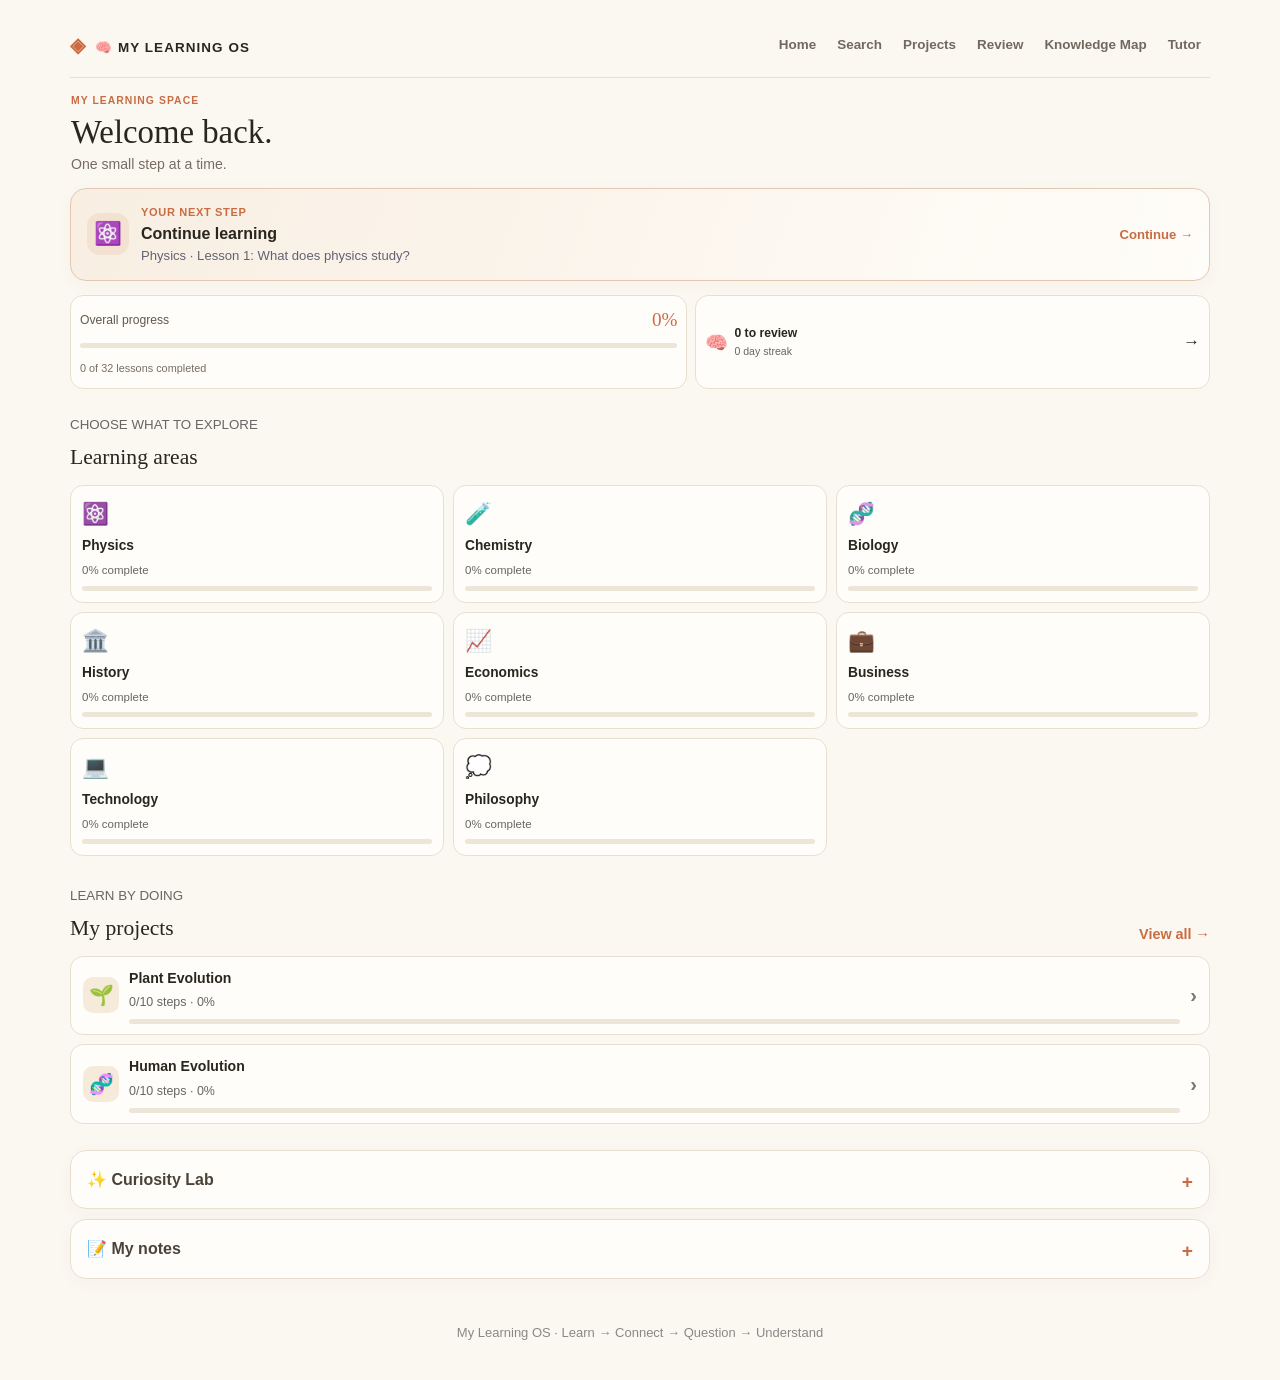
==== index.html @ 19cf8a81 "Align shared learning script cache version" ====
<!DOCTYPE html><html lang="en"><head><meta charset="UTF-8"><meta name="viewport" content="width=device-width,initial-scale=1.0"><meta name="theme-color" content="#4F46E5"><meta name="apple-mobile-web-app-title" content="My Learning OS"><link rel="icon" type="image/png" href="/IMG_0224.png"><link rel="apple-touch-icon" href="/IMG_0224.png"><link rel="manifest" href="/manifest.webmanifest"><link rel="stylesheet" href="/styles.css?v=10"><title>My Learning OS</title></head><body><div class="app" id="app"></div><script src="/learning.js?v=30"></script></body></html>
---- styles.css ----
*{box-sizing:border-box}body{margin:0;font-family:-apple-system,BlinkMacSystemFont,"Segoe UI",sans-serif;background:#f5f5f7;color:#111;line-height:1.6}.app{max-width:960px;margin:auto;padding:22px}.topbar{display:flex;justify-content:space-between;align-items:center;gap:16px;margin-bottom:24px}.brand{font-weight:800;color:#111;text-decoration:none}.nav{display:flex;gap:8px;flex-wrap:wrap}.nav a,.back{color:#444;text-decoration:none;font-weight:650;padding:8px 10px;border-radius:10px}.nav a:hover,.back:hover{background:#e9e9ed}.hero{margin-bottom:22px}.hero h1{font-size:38px;line-height:1.15;margin:0 0 8px}.muted{color:#666}.panel{background:#fff;border-radius:20px;padding:22px;margin:18px 0;box-shadow:0 2px 12px rgba(0,0,0,.05)}.dark{background:#111;color:#fff}.dark .muted{color:#ccc}.button,button{border:0;border-radius:12px;padding:12px 16px;background:#111;color:#fff;font-size:15px;font-weight:700;cursor:pointer;min-height:46px}.button.light,.dark .button{background:#fff;color:#111}.button.secondary{background:#e9e9ed;color:#111}.button:disabled{opacity:.5;cursor:default}.grid{display:grid;grid-template-columns:repeat(2,minmax(0,1fr));gap:14px}.card{background:#fff;border-radius:18px;padding:18px;color:inherit;text-decoration:none;box-shadow:0 2px 10px rgba(0,0,0,.05);display:block}.card:hover{transform:translateY(-1px)}.card h3{margin:6px 0}.icon{font-size:28px}.bar{height:10px;background:#e4e4e8;border-radius:99px;overflow:hidden}.bar>div{height:100%;background:#4f46e5;border-radius:99px;transition:width .25s}.stats{display:grid;grid-template-columns:repeat(4,1fr);gap:10px}.stat{background:#f5f5f7;border-radius:14px;padding:14px}.stat strong{display:block;font-size:22px}.lesson{border:1px solid #e3e3e7;border-radius:16px;padding:16px;margin:12px 0}.lesson.active{border-color:#4f46e5}.lesson h3{margin:0 0 6px}.lesson-body{display:none}.lesson.active .lesson-body{display:block}.lesson-actions{display:flex;gap:8px;flex-wrap:wrap;margin-top:12px}textarea,input{font:inherit}.note{width:100%;min-height:150px;border:1px solid #ddd;border-radius:14px;padding:14px;resize:vertical}.question{background:#f5f5f7;border-radius:16px;padding:16px;margin:12px 0}.answer{width:100%;min-height:100px;border:1px solid #ddd;border-radius:14px;padding:12px;margin-top:10px}.feedback{margin-top:10px;font-weight:650}.chips{display:flex;gap:8px;flex-wrap:wrap}.chip{background:#eeeef2;border-radius:99px;padding:7px 10px;font-size:13px}.map{display:grid;grid-template-columns:repeat(3,1fr);gap:12px;align-items:center}.node{background:#fff;border:2px solid #e1e1e6;border-radius:16px;padding:16px;text-align:center;font-weight:750}.arrow{text-align:center;font-size:24px;color:#777}footer{text-align:center;color:#888;padding:34px 0 14px;font-size:13px}.empty{padding:20px;background:#fff;border-radius:16px;color:#666}@media(max-width:650px){.app{padding:16px}.hero h1{font-size:30px}.grid{grid-template-columns:1fr}.stats{grid-template-columns:repeat(2,1fr)}.map{grid-template-columns:1fr}.arrow{transform:rotate(90deg)}}
.dashboard-grid{display:grid;grid-template-columns:repeat(2,minmax(0,1fr));gap:14px}.big-number{font-size:42px;font-weight:800;line-height:1;margin:10px 0}.connection-grid{display:grid;grid-template-columns:repeat(2,minmax(0,1fr));gap:12px}.connection{border:1px solid #ddd;border-radius:16px;padding:16px;background:#f7f7f9;text-align:left;cursor:pointer;font:inherit}.connection strong,.connection span{display:block}.connection span{color:#666;margin-top:4px}.connection-detail{margin-top:14px;padding:16px;border-radius:16px;background:#f5f5f7}.map-modern .node{min-height:100px;display:flex;flex-direction:column;justify-content:center}.review-summary{display:grid;grid-template-columns:repeat(3,1fr);gap:10px}.review-summary>div{background:#f5f5f7;border-radius:14px;padding:14px}.review-summary strong{display:block;font-size:24px}.review-card{display:flex;justify-content:space-between;gap:16px;align-items:center;border:1px solid #e2e2e6;border-radius:16px;padding:16px;margin:10px 0}.review-card h3{margin:4px 0}.review-prompt{margin-top:14px;padding:14px;border-radius:14px;background:#f0efff;border:1px solid #d8d5ff}.tutor-grid{display:grid;grid-template-columns:repeat(2,minmax(0,1fr));gap:12px}.tutor-choice{display:flex;flex-direction:column;gap:5px;text-align:left;cursor:pointer}.tutor-choice .icon{font-size:30px}
@media(max-width:650px){.dashboard-grid,.connection-grid,.tutor-grid{grid-template-columns:1fr}.review-card{flex-direction:column;align-items:flex-start}.review-summary{grid-template-columns:1fr}.review-card .button{width:100%;text-align:center}}
.learning-status{display:grid;grid-template-columns:repeat(4,1fr);gap:10px}.learning-status>div{background:#f5f5f7;border-radius:14px;padding:14px}.learning-status strong{display:block;font-size:22px}.learning-status span{color:#666;font-size:14px}.review-scheduled{margin-top:14px;padding:14px;border-radius:14px;background:#eef7f1;border:1px solid #cfe7d7}.review-scheduled strong{color:#245c39}@media(max-width:650px){.learning-status{grid-template-columns:repeat(2,1fr)}}
.search-wrap{position:relative;max-width:680px;margin-top:18px}.search-input{width:100%;min-height:52px;border:1px solid #ddd;border-radius:14px;padding:0 16px;background:#fff;font-size:16px}.search-results{position:relative;margin-top:8px;z-index:5}.search-result{display:block;background:#fff;border:1px solid #e1e1e6;border-radius:12px;padding:12px 14px;margin:6px 0;color:inherit;text-decoration:none;box-shadow:0 2px 8px rgba(0,0,0,.04)}.search-result span{display:block;color:#666;margin-top:2px}.goal-buttons{display:flex;gap:8px;margin:12px 0}.goal-buttons .button{min-width:48px;padding:8px 12px}@media(max-width:650px){.search-wrap{max-width:none}}

/* Curiosity Lab */
.curiosity-panel{overflow:hidden}
.curiosity-head{display:flex;justify-content:space-between;gap:24px;align-items:flex-start}
.curiosity-head h2{margin:.35rem 0 .5rem}
.curiosity-spark{font-size:2.5rem;line-height:1}
.curiosity-card{margin-top:20px;padding:28px;border:1px solid rgba(79,70,229,.14);border-radius:24px;background:linear-gradient(135deg,rgba(79,70,229,.06),rgba(255,255,255,.9))}
.curiosity-meta{display:inline-flex;padding:7px 11px;border-radius:999px;background:#eef2ff;color:#4338ca;font-weight:700;font-size:.85rem}
.curiosity-question{font-size:clamp(1.45rem,3vw,2rem);font-weight:800;line-height:1.25;margin:20px 0}
.curiosity-clue{display:none;padding:14px 16px;border-radius:14px;background:#fff;border:1px solid #e5e7eb;color:#374151;margin-bottom:18px}
.curiosity-clue.visible{display:block}
.curiosity-actions{display:flex;flex-wrap:wrap;gap:10px}
@media(max-width:600px){.curiosity-card{padding:20px}.curiosity-actions>*{width:100%;text-align:center}.curiosity-spark{font-size:2rem}}


/* Projects */
.project-home-card{display:flex;justify-content:space-between;align-items:center;gap:20px}
.project-hero{display:flex;gap:24px;align-items:flex-start;padding:32px;border-radius:28px;margin:24px 0;background:linear-gradient(135deg,rgba(34,197,94,.12),rgba(79,70,229,.08));border:1px solid rgba(34,197,94,.14)}
.project-icon{font-size:4rem;line-height:1}
.project-hero h2{margin:.25rem 0 .5rem;font-size:2rem}
.project-progress-head{display:flex;justify-content:space-between;align-items:flex-start;gap:20px}
.project-progress-head>strong{font-size:2rem}
.project-steps{display:grid;gap:12px}
.project-step{display:flex;gap:14px;text-align:left;width:100%;padding:18px;border:1px solid #e5e7eb;border-radius:18px;background:#fff;cursor:pointer}
.project-step:hover{transform:translateY(-1px)}
.project-step.done{background:#f0fdf4;border-color:#bbf7d0}
.project-check{font-size:1.3rem;font-weight:800;min-width:24px}
.project-step strong,.project-step small,.project-step em{display:block}
.project-step small{margin-top:6px;color:#6b7280;line-height:1.5}
.project-step em{margin-top:8px;color:#4f46e5;font-style:normal;font-size:.9rem}
.project-notes{min-height:180px}
@media(max-width:600px){.project-home-card{align-items:flex-start;flex-direction:column}.project-hero{padding:24px;flex-direction:column}.project-icon{font-size:3rem}.project-step{padding:15px}}


.project-grid{display:grid;grid-template-columns:repeat(2,minmax(0,1fr));gap:18px;margin:24px 0 40px}
.project-card{display:block;padding:24px;border:1px solid #e5e7eb;border-radius:24px;background:#fff;text-decoration:none;color:inherit;transition:transform .15s,box-shadow .15s}
.project-card:hover{transform:translateY(-2px);box-shadow:0 10px 30px rgba(0,0,0,.08)}
.project-card-icon{font-size:2.7rem;margin-bottom:12px}
.project-card h2{margin:.3rem 0 .5rem}
.project-card strong{font-size:.9rem}
@media(max-width:700px){.project-grid{grid-template-columns:1fr}}

.global-search{display:flex;gap:10px;margin-top:22px;max-width:760px}.global-search .search-input{flex:1}.global-results{display:grid;gap:10px;margin-top:18px}.global-result{display:flex;gap:14px;padding:18px;border:1px solid #e5e7eb;border-radius:18px;background:#fff;text-decoration:none;color:inherit}.global-result-icon{font-size:1.6rem}.global-result small,.global-result strong,.global-result p{display:block}.global-result p{color:#6b7280}.global-result b{margin-left:auto}@media(max-width:600px){.global-search{flex-direction:column}.global-search .button{width:100%}}


/* Calm, compact project layout */
.project-grid{gap:12px;margin:16px 0 28px}
.project-card{padding:17px;border-radius:18px;box-shadow:0 1px 5px rgba(0,0,0,.035)}
.project-card-icon{font-size:1.8rem;margin-bottom:6px}
.project-card h2{font-size:1.08rem;line-height:1.3;margin:.15rem 0 .35rem}
.project-card p{margin:.35rem 0;color:#666;font-size:.92rem;line-height:1.45}
.project-card strong{font-size:.82rem}
.project-home-card{gap:12px}
.project-hero{gap:16px;padding:22px;border-radius:20px;margin:16px 0}
.project-icon{font-size:2.6rem}
.project-hero h2{font-size:1.45rem}
.project-progress-head>strong{font-size:1.5rem}
.project-steps{gap:8px}
.project-step{gap:10px;padding:13px 14px;border-radius:14px}
.project-step small{margin-top:3px}
.project-step em{margin-top:5px}
@media(max-width:700px){
  .project-grid{grid-template-columns:repeat(2,minmax(0,1fr));gap:10px;margin:14px 0 24px}
  .project-card{padding:13px;border-radius:15px}
  .project-card-icon{font-size:1.55rem;margin-bottom:4px}
  .project-card h2{font-size:1rem}
  .project-card p{font-size:.84rem}
}
@media(max-width:380px){
  .project-grid{grid-template-columns:1fr}
}


/* A calmer, simpler mobile-first home dashboard */
.home-hero{margin:8px 0 18px}
.home-hero h1{font-size:clamp(1.8rem,5vw,2.5rem);max-width:620px;margin:8px 0}
.home-focus{display:grid;grid-template-columns:1.2fr 1fr;gap:12px;margin:16px 0 28px}
.home-focus>div,.home-review{background:#fff;border:1px solid #e7e7eb;border-radius:18px;padding:16px}
.home-focus>div>small{display:block;color:#666;font-size:.75rem;font-weight:700;letter-spacing:.05em}
.home-focus>div>strong{display:block;font-size:2rem;line-height:1.2;margin:5px 0}
.home-focus>div>span{display:block;color:#666;font-size:.85rem;margin-bottom:12px}
.home-review{display:flex;align-items:center;gap:10px;text-decoration:none;color:inherit}
.home-review>span:first-child{font-size:1.5rem}
.home-review>span:nth-child(2){flex:1;min-width:0}
.home-review strong,.home-review small{display:block}
.home-review strong{font-size:.9rem}
.home-review small{font-size:.78rem;color:#666;margin-top:4px}
.home-review>b{font-size:1.25rem}
.home-section{margin:24px 0 30px}
.home-section-heading{display:flex;justify-content:space-between;align-items:end;gap:12px;margin-bottom:12px}
.home-section-heading h2{margin:3px 0 0;font-size:1.35rem}
.home-section-heading>a{color:#4f46e5;text-decoration:none;font-weight:700;font-size:.9rem;white-space:nowrap}
.home-projects{display:grid;gap:9px}
.home-project{display:flex;align-items:center;gap:12px;padding:13px 14px;border:1px solid #e7e7eb;border-radius:16px;background:#fff;color:inherit;text-decoration:none;min-width:0}
.home-project-icon{display:grid;place-items:center;width:42px;height:42px;flex-shrink:0;border-radius:12px;background:#f5f5f7;font-size:1.5rem}
.home-project-info{display:grid;gap:4px;flex:1;min-width:0}
.home-project-info strong{font-size:.94rem}
.home-project-info small{font-size:.78rem;color:#666}
.home-project>b{font-size:1.25rem;color:#777}
.home-project .bar{height:5px}
.home-subject-grid{display:grid;grid-template-columns:repeat(3,minmax(0,1fr));gap:10px}
.home-subject{display:flex;flex-direction:column;align-items:flex-start;gap:6px;padding:14px;border:1px solid #e7e7eb;border-radius:16px;background:#fff;color:inherit;text-decoration:none;min-width:0}
.home-subject>span{font-size:1.6rem}
.home-subject strong{font-size:.92rem}
.home-subject small{font-size:.76rem;color:#666}
.home-subject .bar{width:100%;height:5px;margin-top:2px}
.home-details{background:#fff;border:1px solid #e7e7eb;border-radius:16px;margin:10px 0;overflow:hidden}
.home-details summary{padding:16px;font-weight:750;cursor:pointer;list-style:none}
.home-details summary::-webkit-details-marker{display:none}
.home-details summary:after{content:"+";float:right;color:#666;font-size:1.2rem}
.home-details[open] summary:after{content:"−"}
.home-details .curiosity-panel,.home-notes{padding:0 16px 16px}
.home-details .curiosity-card{padding:18px;border-radius:16px;margin-top:12px}
.home-details .curiosity-question{font-size:1.25rem}
@media(max-width:650px){
 .home-focus{grid-template-columns:1fr 1fr;gap:9px}
 .home-focus>div,.home-review{padding:12px}
 .home-focus>div>strong{font-size:1.7rem}
 .home-subject-grid{grid-template-columns:repeat(2,minmax(0,1fr));gap:9px}
 .home-subject{padding:12px}
 .home-section{margin:20px 0 26px}
}
@media(max-width:360px){
 .home-focus{grid-template-columns:1fr}
}

.home-project-bar{display:block;height:5px;background:#e4e4e8;border-radius:99px;overflow:hidden;margin-top:2px}.home-project-bar span{display:block;height:100%;background:#4f46e5;border-radius:99px}


/* Compact navigation for a calmer dashboard */
.topbar{gap:12px;margin-bottom:18px}
.brand{font-size:.96rem;white-space:nowrap}
.nav{gap:3px;justify-content:flex-end}
.nav a{padding:7px 9px;font-size:.84rem;white-space:nowrap}
.mobile-nav{display:none}
.home-hero{margin-bottom:14px}
.home-hero h1{font-size:clamp(1.65rem,4.5vw,2.25rem);line-height:1.15}
.home-focus{margin:12px 0 22px;gap:9px}
.home-focus>div,.home-review{border-radius:15px;padding:13px}
.home-section{margin:19px 0 24px}
.home-section-heading{margin-bottom:9px}
.home-section-heading h2{font-size:1.2rem}
.home-project{padding:10px 12px;border-radius:13px;gap:10px}
.home-project-icon{width:36px;height:36px;font-size:1.25rem;border-radius:10px}
.home-project-info strong{font-size:.88rem}
.home-subject-grid{gap:8px}
.home-subject{padding:11px;border-radius:13px;gap:4px}
.home-subject>span{font-size:1.35rem}
.home-subject strong{font-size:.86rem}
.home-subject small{font-size:.72rem}
@media(max-width:650px){
 body{padding-bottom:76px}
 .app{padding:14px 14px 22px}
 .topbar{margin-bottom:16px;display:block}
 .brand{display:inline-block;margin-bottom:10px;font-size:.95rem}
 .nav{display:flex;flex-wrap:nowrap;justify-content:flex-start;overflow-x:auto;gap:5px;padding:0 0 4px;scrollbar-width:none}
 .nav::-webkit-scrollbar{display:none}
 .nav a{font-size:.78rem;padding:7px 9px;background:#fff;border:1px solid #e7e7eb;border-radius:999px}
 .mobile-nav{position:fixed;z-index:50;left:10px;right:10px;bottom:calc(8px + env(safe-area-inset-bottom));display:grid;grid-template-columns:repeat(5,minmax(0,1fr));align-items:center;padding:7px 5px;background:rgba(255,255,255,.97);border:1px solid #e5e7eb;border-radius:18px;box-shadow:0 6px 24px rgba(0,0,0,.12);backdrop-filter:blur(14px)}
 .mobile-nav>a,.mobile-more>summary{display:flex;min-width:0;flex-direction:column;align-items:center;justify-content:center;gap:2px;color:#444;text-decoration:none;font-size:1.15rem;padding:2px 0;cursor:pointer;list-style:none}
 .mobile-nav small{font-size:.64rem;font-weight:650;line-height:1.2}
 .mobile-more{position:relative}
 .mobile-more>summary::-webkit-details-marker{display:none}
 .mobile-more-menu{position:absolute;right:-4px;bottom:52px;min-width:175px;padding:7px;background:#fff;border:1px solid #e5e7eb;border-radius:14px;box-shadow:0 8px 24px rgba(0,0,0,.14)}
 .mobile-more-menu a{display:block;padding:10px 11px;border-radius:9px;color:#222;text-decoration:none;font-size:.88rem}
 .mobile-more-menu a:active{background:#f5f5f7}
 .home-focus>div,.home-review{padding:11px}
 .home-focus>div>strong{font-size:1.5rem}
 .home-focus>div>span{font-size:.78rem}
 .home-review strong{font-size:.82rem}
 .home-review small{font-size:.72rem}
 .home-projects{gap:7px}
 .home-subject-grid{grid-template-columns:repeat(2,minmax(0,1fr))}
}
@media(min-width:651px){
 .mobile-nav{display:none}
}

@media(max-width:650px){.topbar{display:flex;align-items:center;margin-bottom:12px}.brand{margin-bottom:0}.topbar .nav{display:none}}

/* Compact, one-step-at-a-time project workspace */
.project-page-heading{margin-bottom:12px}
.project-page-heading h1{font-size:clamp(1.5rem,5vw,2.2rem);margin:.45rem 0}
.project-hero-compact{padding:16px 18px;gap:14px;border-radius:16px;margin:12px 0}
.project-hero-compact .project-icon{font-size:2rem;flex-shrink:0}
.project-hero-compact h2{font-size:1.15rem;margin:.2rem 0 .35rem}
.project-hero-compact p{margin:.25rem 0;line-height:1.5}
.project-progress-panel,.project-path-panel,.project-discoveries{padding:16px}
.project-progress-head{align-items:center;gap:12px}
.project-progress-head h2,.project-path-heading h2,.project-discoveries h2{font-size:1.1rem;margin:0 0 4px}
.project-progress-head p,.project-path-heading p{margin:0;font-size:.9rem}
.project-progress-head>strong{font-size:1.35rem}
.project-path-heading{display:flex;justify-content:space-between;align-items:center;gap:10px;margin-bottom:12px}
.step-count{font-size:.78rem;color:#6b7280;white-space:nowrap}
.project-steps{gap:8px}
.project-step-card{border:1px solid #e5e7eb;border-radius:13px;overflow:hidden;background:#fff}
.project-step-card.done{border-color:#bbf7d0;background:#f8fdf9}
.project-step-toggle{display:flex;align-items:center;gap:10px;width:100%;padding:12px;text-align:left;border:0;background:transparent;cursor:pointer;color:inherit}
.project-check{display:flex;align-items:center;justify-content:center;flex:0 0 28px;width:28px;height:28px;border-radius:50%;background:#f3f4f6;color:#4b5563;font-size:.8rem;font-weight:700}
.project-step-card.done .project-check{background:#dcfce7;color:#166534}
.project-step-title{min-width:0;flex:1}
.project-step-title strong{display:block;font-size:.94rem;line-height:1.35}
.project-step-title small{display:block;margin-top:3px;color:#6b7280;font-size:.78rem}
.project-step-chevron{font-size:1.25rem;color:#6b7280}
.project-step-card.is-open{border-color:#c7d2fe;box-shadow:0 1px 3px rgba(79,70,229,.06)}
.project-step-content{padding:0 12px 13px 50px}
.project-step-content>p{margin:0 0 12px;line-height:1.6;font-size:.93rem}
.project-question{padding:10px 12px;border-radius:10px;background:#f5f3ff;color:#4338ca;margin-bottom:12px}
.project-question strong{font-size:.8rem}
.project-question p{margin:4px 0 0;font-size:.9rem;line-height:1.5}
.project-complete-button{font-size:.84rem;padding:9px 12px;border-radius:9px}
.project-complete-button.is-complete{background:#dcfce7;color:#166534;border-color:#bbf7d0}
.project-discoveries .project-notes{min-height:100px}
@media(max-width:600px){.project-hero-compact{padding:13px;flex-direction:row;align-items:flex-start}.project-hero-compact .project-icon{font-size:1.7rem}.project-progress-panel,.project-path-panel,.project-discoveries{padding:13px}.project-step-toggle{padding:11px 10px}.project-step-content{padding:0 10px 12px 48px}.project-page-heading h1{font-size:1.5rem}}

/* Dashboard priority card and weekly momentum */
.continue-card{display:flex;align-items:center;gap:12px;padding:15px 16px;margin:12px 0 14px;border:1px solid #c7d2fe;border-radius:16px;background:linear-gradient(110deg,#f5f3ff,#fff);color:inherit;text-decoration:none}
.continue-icon{display:grid;place-items:center;flex:0 0 42px;width:42px;height:42px;border-radius:13px;background:#e9e7ff;font-size:1.4rem}
.continue-copy{display:flex;flex:1;min-width:0;flex-direction:column;gap:3px}
.continue-copy small{font-size:.69rem;font-weight:800;letter-spacing:.06em;color:#6254bd}
.continue-copy strong{font-size:1rem;line-height:1.25}
.continue-copy>span{font-size:.82rem;color:#626273;line-height:1.35}
.continue-card>b{font-size:.82rem;color:#4f46e5;white-space:nowrap}
.continue-card.all-done{border-color:#bbf7d0;background:linear-gradient(110deg,#f0fdf4,#fff)}
.continue-card.all-done .continue-copy small{color:#15803d}
.home-weekly{padding:14px 16px;margin:0 0 22px;border:1px solid #e7e7eb;border-radius:15px;background:#fff}
.weekly-heading{display:flex;justify-content:space-between;align-items:center;gap:10px}
.weekly-heading>div{display:flex;flex-direction:column;gap:3px}
.weekly-heading small{font-size:.69rem;letter-spacing:.06em;font-weight:800;color:#737380}
.weekly-heading strong{font-size:.92rem}
.weekly-heading>span{font-size:1.3rem}
.weekly-stats{display:grid;grid-template-columns:repeat(3,minmax(0,1fr));gap:8px;margin-top:13px}
.weekly-stats>div{display:flex;flex-direction:column;gap:3px;padding:10px;border-radius:11px;background:#f7f7f9;min-width:0}
.weekly-stats strong{font-size:1.25rem;line-height:1.1}
.weekly-stats span{font-size:.72rem;color:#6b7280;line-height:1.25}
@media(max-width:420px){
 .continue-card{gap:9px;padding:12px}
 .continue-icon{flex-basis:36px;width:36px;height:36px;font-size:1.2rem}
 .continue-copy strong{font-size:.9rem}
 .continue-copy>span{font-size:.75rem}
 .continue-card>b{font-size:.72rem}
 .home-weekly{padding:12px}
 .weekly-stats{gap:6px}
 .weekly-stats>div{padding:8px}
 .weekly-stats strong{font-size:1.1rem}
 .weekly-stats span{font-size:.67rem}
}

/* Calm, guided lesson layout */
.course-panel{padding:17px}
.course-heading{display:flex;justify-content:space-between;align-items:center;gap:12px;margin-bottom:12px}
.course-heading h2{font-size:1.2rem;margin:0 0 3px}
.course-heading p{font-size:.85rem;margin:0}
.course-count{flex-shrink:0;padding:5px 9px;border-radius:999px;background:#f1f0ff;color:#4f46e5;font-size:.78rem;font-weight:750}
.lesson{padding:0;margin:8px 0;border:1px solid #e5e7eb;border-radius:14px;overflow:hidden;background:#fff;scroll-margin-top:16px}
.lesson.active{border-color:#c7d2fe;box-shadow:0 2px 10px rgba(79,70,229,.06)}
.lesson.lesson-done .lesson-number{background:#dcfce7;color:#166534}
.lesson-summary{display:flex;align-items:center;gap:11px;width:100%;padding:13px;text-align:left;background:transparent;color:inherit;border:0;border-radius:0;min-height:0}
.lesson-number{display:grid;place-items:center;flex:0 0 30px;width:30px;height:30px;border-radius:10px;background:#f2f2f6;color:#555;font-size:.82rem;font-weight:800}
.lesson-summary-copy{display:flex;flex:1;min-width:0;flex-direction:column;gap:3px}
.lesson-summary-copy strong{font-size:.93rem;line-height:1.3}
.lesson-summary-copy small{display:-webkit-box;-webkit-line-clamp:2;-webkit-box-orient:vertical;overflow:hidden;color:#6b7280;font-size:.78rem;line-height:1.4;font-weight:400}
.lesson-chevron{font-size:1.25rem;color:#6b7280}
.lesson.active .lesson-chevron{color:#4f46e5}
.lesson-body{padding:0 13px 14px}
.lesson-section{padding:13px;border-radius:12px;background:#f7f7fa;margin-bottom:12px}
.lesson-label{display:block;font-size:.68rem;letter-spacing:.07em;font-weight:800;color:#6b63b5;margin-bottom:7px}
.lesson-section>p,.question>p{margin:0;font-size:.94rem;line-height:1.65}
.lesson-body .question{padding:13px;border-radius:12px;margin:0 0 10px;background:#f5f3ff}
.lesson-body .question>p{margin:0 0 10px}
.lesson-body .answer{min-height:88px;font-size:.93rem;background:#fff}
.lesson-body .lesson-actions{gap:7px}
.lesson-body button{font-size:.85rem;padding:10px 12px;min-height:42px}
.lesson-body .button.secondary{background:#e9e8f4}
.lesson-hint,.simple-explanation{margin:9px 0;padding:10px 12px;background:#fff;border:1px solid #e4e0ff;border-radius:10px;color:#5145a8;font-size:.88rem;line-height:1.55}
.text-action{background:transparent!important;color:#5145a8!important;padding:8px 0!important;min-height:0!important;text-align:left;font-size:.85rem!important}
.lesson-finish{border-top:1px solid #eeeef2;padding-top:12px;margin-top:8px}
.lesson-finish button{width:100%}
.lesson .feedback{padding:11px 12px;background:#f7f7fa;border-radius:10px;font-size:.88rem;line-height:1.55}
.lesson .review-scheduled,.lesson .review-prompt{margin-top:10px;padding:12px;border-radius:11px;font-size:.86rem;line-height:1.55}
@media(max-width:650px){
 .course-panel{padding:13px}
 .lesson-summary{padding:11px 10px;gap:9px}
 .lesson-summary-copy strong{font-size:.88rem}
 .lesson-summary-copy small{font-size:.74rem}
 .lesson-body{padding:0 10px 12px}
 .lesson-section,.lesson-body .question{padding:11px}
 .lesson-body .lesson-actions button{flex:1 1 auto}
}


/* Lesson self-check: short, calm and easy to use on mobile */
.lesson .self-check{margin:12px 0;padding:13px;border:1px solid #e5e2f5;border-radius:12px;background:#fbfaff}
.lesson .self-check>p{font-size:.9rem;line-height:1.55;margin:6px 0 10px}
.lesson .self-check .lesson-actions{display:flex;flex-wrap:wrap;gap:7px}
.lesson .self-check-status{font-size:.82rem!important;color:#5145a8;margin:8px 0 0!important}
.lesson .feedback small{display:block;margin-top:8px;color:#626477;line-height:1.5}


/* Conversational tutor workspace */
.tutor-hero{padding-bottom:8px}
.tutor-eyebrow{display:inline-block;font-size:.72rem;letter-spacing:.1em;font-weight:800;color:#665bc0;margin-bottom:8px}
.tutor-hero h1{max-width:680px;font-size:clamp(2rem,6vw,3rem);line-height:1.12;letter-spacing:-.04em}
.tutor-workspace{padding:clamp(14px,3vw,24px)}
.tutor-controls{display:grid;grid-template-columns:1fr;gap:7px;margin-bottom:14px}
.tutor-controls label,.tutor-input-label{font-size:.84rem;font-weight:750;color:#3d3b50}
.tutor-controls select{width:100%;min-height:44px;padding:10px 12px;border:1px solid #dedbea;border-radius:11px;background:#fff;color:#222;font:inherit}
.tutor-focus-label{padding:9px 12px;border-radius:10px;background:#f2f0fb;color:#554a9c;font-size:.82rem;font-weight:650;margin-bottom:13px}
.tutor-prompt-row{display:flex;gap:8px;flex-wrap:wrap;margin:12px 0 22px}
.tutor-prompt-row button{font-size:.82rem;padding:9px 11px;min-height:40px}
.tutor-chat-heading{display:flex;align-items:center;justify-content:space-between;gap:12px;border-top:1px solid #eeedf3;padding-top:17px}
.tutor-chat-heading h2{margin:0;font-size:1.12rem}
.tutor-chat-heading p{margin:3px 0 0;font-size:.84rem}
.tutor-messages{display:flex;flex-direction:column;gap:12px;max-height:52vh;min-height:220px;overflow-y:auto;padding:14px 0;scroll-behavior:smooth}
.tutor-welcome{padding:18px;border:1px solid #e8e4f8;border-radius:15px;background:linear-gradient(140deg,#fbfaff,#f5f3ff);font-size:.94rem;line-height:1.65}
.tutor-welcome-icon{display:flex;align-items:center;justify-content:center;width:42px;height:42px;border-radius:13px;background:#e9e4ff;font-size:1.4rem;margin-bottom:10px}
.tutor-welcome strong{display:block;font-size:1rem}
.tutor-welcome p{margin:7px 0 0;color:#57566a}
.tutor-message{max-width:94%;padding:12px 14px;border-radius:14px;font-size:.94rem;line-height:1.7;overflow-wrap:anywhere}
.tutor-message-label{display:block;font-size:.69rem;letter-spacing:.06em;text-transform:uppercase;font-weight:800;opacity:.72;margin-bottom:4px}
.tutor-message.from-user{align-self:flex-end;background:#5b50b7;color:white;border-bottom-right-radius:5px}
.tutor-message.from-tutor{align-self:flex-start;background:#f4f3f8;color:#252437;border-bottom-left-radius:5px}
.tutor-status{min-height:22px;font-size:.82rem;color:#665bc0;margin:0 0 7px}
.tutor-input-label{display:block;margin:8px 0}
.tutor-input{width:100%;min-height:88px;resize:vertical;border:1px solid #dedbea;border-radius:13px;background:#fff;padding:12px 13px;font:inherit;line-height:1.55}
.tutor-input:focus,.tutor-controls select:focus{outline:2px solid #b9b1f0;outline-offset:1px}
.tutor-send-row{display:flex;align-items:center;justify-content:space-between;gap:12px;margin-top:10px}
.tutor-send-row small{font-size:.75rem}
.tutor-send-row button{min-height:44px;padding:10px 15px}
.tutor-privacy-note{font-size:.75rem;color:#77758a;margin:12px 0 0}
.tutor-path-grid{display:grid;grid-template-columns:repeat(3,minmax(0,1fr));gap:10px}
.tutor-path-grid a{display:flex;flex-direction:column;gap:6px;text-decoration:none;color:inherit;padding:14px;border:1px solid #eceaf4;border-radius:12px;background:#fff}
.tutor-path-grid a strong{font-size:.9rem}
.tutor-path-grid a span{font-size:.8rem;color:#686779;line-height:1.5}
@media(max-width:650px){
 .tutor-hero{padding-left:3px;padding-right:3px}
 .tutor-controls{gap:6px}
 .tutor-prompt-row{gap:6px;margin-bottom:16px}
 .tutor-prompt-row button{flex:1 1 calc(50% - 6px);padding:8px 7px}
 .tutor-chat-heading{align-items:flex-start}
 .tutor-message{max-width:100%}
 .tutor-messages{max-height:48vh;min-height:190px}
 .tutor-send-row{align-items:stretch;flex-direction:column}
 .tutor-send-row button{width:100%}
 .tutor-path-grid{grid-template-columns:1fr}
}


/* Reflecta-inspired knowledge garden home: warm, editorial, calm */
:root{--garden-ink:#29251f;--garden-muted:#797269;--garden-paper:#fbf8f1;--garden-line:#e9dfd0;--garden-clay:#c96c43;--garden-peach:#f3e3cf}
body{background:var(--garden-paper);color:var(--garden-ink)}
.app{max-width:1200px;padding:22px 30px}
.topbar{padding:5px 0 14px;border-bottom:1px solid var(--garden-line)}
.brand{color:var(--garden-ink);letter-spacing:.08em;text-transform:uppercase;font-size:.84rem}
.brand:before{content:"◈";color:var(--garden-clay);font-size:1.25rem;margin-right:9px}
.nav a{color:#71685f}
.nav a:hover,.nav a:focus{background:#f1e8dc;color:var(--garden-clay)}
.reflecta-hero{display:grid;grid-template-columns:minmax(230px,.78fr) minmax(0,1.8fr);gap:30px;align-items:center;padding:20px 0 26px;margin:0 0 22px}
.reflecta-copy{padding:18px 4px 12px}
.reflecta-kicker{font-size:.65rem;letter-spacing:.17em;font-weight:800;color:#8b7b68}
.reflecta-copy h1{font-family:Georgia,"Times New Roman",serif;font-size:clamp(3rem,6.4vw,5.4rem);font-weight:400;letter-spacing:-.055em;line-height:.92;margin:25px 0 18px}
.reflecta-copy h1 span{color:var(--garden-clay)}
.reflecta-copy>p{font-size:.96rem;line-height:1.7;color:#756d64;max-width:290px}
.reflecta-copy ul{list-style:none;padding:0;margin:23px 0;display:grid;gap:10px;color:#766d62;font-size:.82rem}
.reflecta-copy li:first-letter{color:var(--garden-clay)}
.reflecta-start{display:inline-flex;align-items:center;gap:18px;background:var(--garden-clay);color:#fff;text-decoration:none;padding:13px 17px;border-radius:5px;font-size:.82rem;font-weight:700;box-shadow:0 5px 12px #b9663b24}
.reflecta-start span{font-size:1rem}
.reflecta-art{position:relative;isolation:isolate;min-height:440px;border:1px solid #e9e0d4;border-radius:22px;background:radial-gradient(ellipse at 70% 28%,#f1e7d6 0,transparent 38%),linear-gradient(145deg,#fffdf8,#f5eee3);box-shadow:0 12px 36px #55432c12;overflow:hidden}
.reflecta-art:before{content:"";position:absolute;inset:0;background-image:radial-gradient(#d7c4a9 .8px,transparent .8px);background-size:19px 19px;opacity:.28;z-index:-2}
.tree-orbit{position:absolute;border:1px solid #e2d4c0;border-radius:50%;width:280px;height:280px;top:28px;right:7%;opacity:.8}
.orbit-two{width:360px;height:360px;top:0;right:0;opacity:.45}
.tree-trunk{position:absolute;right:11%;top:20px;font-family:Georgia,serif;font-size:9rem;color:#d9c6a7;opacity:.38;transform:rotate(-12deg)}
.tree-node{position:absolute;display:flex;flex-direction:column;gap:9px;padding:18px 19px;border:1px solid #e8dfd3;border-radius:15px;background:#fffdf9eF;box-shadow:0 9px 26px #5a422018;backdrop-filter:blur(6px)}
.tree-node small{align-self:flex-start;background:#f4e7d3;border-radius:4px;padding:4px 8px;font-size:.59rem;letter-spacing:.08em;color:#866b4f;font-weight:800}
.tree-node strong{font-family:Georgia,"Times New Roman",serif;font-weight:400;font-size:clamp(1.15rem,2.2vw,1.7rem);line-height:1.15}
.tree-node span{font-size:.75rem;line-height:1.55;color:#766e65}
.tree-node b{font-size:.62rem;font-weight:600;color:#8a7d6c;border-top:1px solid #eee5d8;padding-top:9px;margin-top:2px}
.tree-parent{left:4%;top:8%;width:51%;min-height:210px;padding-top:20px}
.tree-current{left:31%;top:35%;width:43%;min-height:195px;z-index:2}
.tree-child{right:3%;bottom:7%;width:35%;min-height:170px;z-index:3;border-color:#efcfb7;box-shadow:0 10px 28px #b8673b20}
.tree-child strong{font-size:1.3rem}
.tree-caption{position:absolute;bottom:13px;left:16px;font-family:Georgia,serif;font-style:italic;font-size:.8rem;color:#8b7b68}
.reflecta-section-label{display:flex;justify-content:space-between;gap:12px;border-bottom:1px solid var(--garden-line);padding:0 2px 10px;margin:0 0 16px;color:#8a7b68;font-size:.67rem;letter-spacing:.12em;font-weight:800}
.reflecta-section-label span+span{letter-spacing:0;text-transform:none;font-weight:500}
.continue-card,.home-focus>div,.home-review,.home-weekly,.home-project,.home-subject,.home-details,.panel{background:#fffdf9;border-color:var(--garden-line);box-shadow:0 4px 18px #58472e08}
.continue-card{border-color:#e5c7b1;background:linear-gradient(110deg,#f8eee2,#fffdf9)}
.continue-icon{background:#f3e1d1}
.continue-copy small,.continue-card>b{color:var(--garden-clay)}
.home-focus>div>strong{font-family:Georgia,serif;font-weight:400;color:var(--garden-clay)}
.bar,.home-project-bar{background:#eee5d9}
.bar>div,.home-project-bar span{background:var(--garden-clay)}
.home-section-heading h2{font-family:Georgia,"Times New Roman",serif;font-size:1.55rem;font-weight:400}
.home-section-heading>a{color:var(--garden-clay)}
.home-project,.home-subject{border-color:var(--garden-line)}
.home-project-icon{background:#f6eadb}
.home-subject>span{filter:saturate(.72)}
.home-subject .bar>div{background:#c98b63}
.home-details summary{color:#4b4238}
.home-details summary:after{color:var(--garden-clay)}
.button,button{background:var(--garden-clay)}
.button.secondary{background:#f1e6d8;color:#5e4d3b}
@media(max-width:700px){
 .app{padding:13px 15px 90px}
 .topbar{border:0}
 .reflecta-hero{grid-template-columns:1fr;gap:15px;padding-top:4px}
 .reflecta-copy{padding:8px 2px 4px}
 .reflecta-copy h1{font-size:3.45rem;margin:17px 0 14px}
 .reflecta-copy>p{font-size:.9rem}
 .reflecta-copy ul{grid-template-columns:repeat(2,minmax(0,1fr));gap:10px 6px;font-size:.75rem;margin:17px 0}
 .reflecta-start{padding:12px 14px}
 .reflecta-art{min-height:365px;border-radius:17px}
 .tree-orbit{width:230px;height:230px;right:0;top:16px}
 .orbit-two{width:285px;height:285px;right:-45px;top:0}
 .tree-trunk{font-size:7rem;right:4%;top:20px}
 .tree-node{padding:12px;gap:7px;border-radius:12px}
 .tree-node strong{font-size:1.15rem}
 .tree-node span{font-size:.68rem;line-height:1.4}
 .tree-node b{font-size:.55rem;padding-top:7px}
 .tree-parent{left:3%;top:7%;width:58%;min-height:165px}
 .tree-current{left:20%;top:34%;width:52%;min-height:164px}
 .tree-child{right:3%;bottom:8%;width:43%;min-height:145px}
 .tree-child strong{font-size:1.1rem}
 .tree-caption{font-size:.67rem;max-width:47%;line-height:1.3}
 .reflecta-section-label{font-size:.58rem;letter-spacing:.08em}
 .home-section-heading h2{font-size:1.35rem}
}
@media(max-width:370px){
 .reflecta-copy h1{font-size:3rem}
 .reflecta-art{min-height:340px}
 .tree-parent{width:61%}
 .tree-current{left:17%;width:55%}
 .tree-child{width:46%}
 .reflecta-section-label span+span{display:none}
}


/* Clear teaching rhythm: simple explanation, concrete example, why it works */
.teacher-card,.teacher-why{padding:14px 15px;border-radius:13px;margin:10px 0}
.teacher-simple{background:#f8f0e4;border:1px solid #eee0ca}
.teacher-example{background:#fffdf9;border:1px solid #ead9c7}
.teacher-why{background:#f3f0e8;border:1px solid #e5dfd2}
.teacher-card p,.teacher-why p{margin:0;font-size:.94rem;line-height:1.7;color:#494238}
.teacher-card .lesson-label,.teacher-why .lesson-label{margin-bottom:7px;color:#a35e3d}
.teacher-simple:before{content:"🌱";float:right;font-size:1.1rem;margin-left:10px}
.teacher-example:before{content:"🌍";float:right;font-size:1.1rem;margin-left:10px}
.teacher-why:before{content:"↗";float:right;font-size:1.2rem;color:#b66a46;margin-left:10px}
@media(max-width:650px){.teacher-card,.teacher-why{padding:12px;margin:8px 0}.teacher-card p,.teacher-why p{font-size:.9rem}}

/* Interactive knowledge map */
.knowledge-hero{padding:28px;border-radius:26px;background:radial-gradient(circle at 90% 5%,rgba(217,119,69,.15),transparent 32%),linear-gradient(135deg,#fffaf2,#fff 70%);border:1px solid #efe5d8}
.knowledge-eyebrow{font-size:.76rem;letter-spacing:.13em;font-weight:800;color:#a85e3d}
.knowledge-hero h1{margin-top:10px}
.knowledge-section-heading{display:flex;justify-content:space-between;align-items:flex-start;gap:14px;margin-bottom:18px}
.knowledge-section-heading h2{margin:0 0 4px}
.knowledge-section-heading p{margin:0}
.knowledge-count{white-space:nowrap;border-radius:999px;background:#f7eadb;color:#945333;padding:7px 11px;font-weight:750;font-size:.85rem}
.knowledge-network{display:grid;grid-template-columns:repeat(4,minmax(0,1fr));gap:12px;position:relative}
.knowledge-node{display:flex;flex-direction:column;align-items:flex-start;gap:7px;min-height:142px;padding:17px;border:1px solid #e8dfd2;border-radius:18px;background:linear-gradient(150deg,#fff,#fffaf4);color:#302c26;text-align:left;cursor:pointer;box-shadow:0 4px 14px rgba(70,48,26,.045);transition:transform .16s,border-color .16s}
.knowledge-node:hover,.knowledge-node:focus-visible{transform:translateY(-2px);border-color:#c9794d;outline:none}
.knowledge-node-icon{font-size:28px}
.knowledge-node strong{font-size:1.02rem}
.knowledge-node small{color:#777067;line-height:1.4}
.knowledge-detail{display:flex;gap:14px;align-items:flex-start;margin-top:16px;padding:18px;border-radius:18px;background:#f7f2e9;border:1px solid #eadfce;min-height:88px}
.knowledge-detail-icon{font-size:28px;line-height:1.2}
.knowledge-detail strong{font-size:1.06rem}
.knowledge-detail p{margin:5px 0;color:#51483f}
.knowledge-detail a{display:inline-block;margin-top:4px;color:#5b4bc4;font-weight:750;text-decoration:none}
.knowledge-connections{display:grid;grid-template-columns:repeat(2,minmax(0,1fr));gap:12px}
.knowledge-connection{display:flex;flex-direction:column;gap:8px;text-align:left;padding:17px;border:1px solid #e8e1d8;border-radius:18px;background:#fff;cursor:pointer;color:#302c26}
.knowledge-connection:hover,.knowledge-connection:focus-visible{border-color:#c9794d;background:#fffaf4;outline:none}
.knowledge-connection-label{color:#a85e3d;font-size:.78rem;font-weight:800;letter-spacing:.04em}
.knowledge-connection strong{font-size:1.02rem}
.knowledge-connection small{color:#6f6a63;line-height:1.5;font-size:.9rem}
.knowledge-connection-detail{margin-top:16px;padding:20px;border-radius:18px;background:#f5f3ff;border:1px solid #e1dcff}
.knowledge-connection-detail h3{margin:10px 0 6px}
.knowledge-connection-detail p{margin:7px 0;line-height:1.65}
.knowledge-detail-pill{display:inline-block;border-radius:999px;padding:5px 9px;background:#e7e3ff;color:#5041a9;font-size:.8rem;font-weight:800}
.knowledge-example{margin-top:14px;padding:14px 16px;background:#fff;border:1px solid #e5e0d8;border-radius:14px}
.knowledge-example p{margin-bottom:0}
.knowledge-question{background:linear-gradient(120deg,#fff8ef,#f6f4ff);border:1px solid #eee4dc}
.knowledge-question>span{font-size:.78rem;letter-spacing:.1em;font-weight:800;color:#a85e3d}
.knowledge-question h2{margin:8px 0}
.knowledge-question .button{display:inline-block;margin-top:6px;text-decoration:none;background:#c96f42;color:white}
@media(max-width:700px){.knowledge-network{grid-template-columns:repeat(2,minmax(0,1fr))}.knowledge-connections{grid-template-columns:1fr}.knowledge-node{min-height:128px;padding:14px}.knowledge-hero{padding:21px}.knowledge-section-heading{gap:8px}}
@media(max-width:360px){.knowledge-network{grid-template-columns:1fr}.knowledge-node{min-height:auto}}

/* Knowledge map layout override: keep labels and descriptions clearly separated */
#app .knowledge-map-panel .knowledge-network{display:grid!important;grid-template-columns:repeat(2,minmax(0,1fr))!important;gap:12px!important}
#app .knowledge-map-panel button.knowledge-node{display:flex!important;flex-direction:column!important;align-items:flex-start!important;justify-content:flex-start!important;gap:7px!important;width:100%!important;min-width:0!important;min-height:128px!important;padding:16px!important;white-space:normal!important;overflow-wrap:anywhere!important;text-align:left!important;background:#fffaf4!important;color:#302c26!important;border:1px solid #e8dfd2!important;border-radius:18px!important;line-height:1.45!important}
#app .knowledge-map-panel .knowledge-node-icon{display:block!important;font-size:27px!important;line-height:1.2!important}
#app .knowledge-map-panel .knowledge-node strong{display:block!important;font-size:1.02rem!important;line-height:1.3!important;margin:0!important}
#app .knowledge-map-panel .knowledge-node small{display:block!important;font-size:.82rem!important;font-weight:500!important;line-height:1.4!important;color:#777067!important}
#app .knowledge-connections{display:grid!important;grid-template-columns:1fr!important;gap:12px!important}
#app .knowledge-connections button.knowledge-connection{display:flex!important;flex-direction:column!important;align-items:flex-start!important;justify-content:flex-start!important;gap:8px!important;width:100%!important;min-width:0!important;padding:17px!important;white-space:normal!important;overflow-wrap:anywhere!important;text-align:left!important;background:#fff!important;color:#302c26!important;border:1px solid #e8e1d8!important;border-radius:18px!important;line-height:1.5!important}
#app .knowledge-connections .knowledge-connection-label{display:block!important;font-size:.78rem!important;line-height:1.4!important;color:#a85e3d!important}
#app .knowledge-connections .knowledge-connection strong{display:block!important;font-size:1rem!important;line-height:1.4!important;margin:0!important}
#app .knowledge-connections .knowledge-connection small{display:block!important;font-size:.88rem!important;line-height:1.5!important;color:#6f6a63!important;font-weight:500!important}
@media(max-width:360px){#app .knowledge-map-panel .knowledge-network{grid-template-columns:1fr!important}}

/* Calm, simple knowledge map inspired by a clean planet-style concept map */
#app .knowledge-map-panel .knowledge-hub{display:flex;flex-direction:column;align-items:center;gap:4px;margin:4px auto 0;padding:20px 12px;width:min(100%,290px);text-align:center;border:1px solid #eadfd1;border-radius:22px;background:linear-gradient(145deg,#fffaf2,#fff);color:#302c26}
#app .knowledge-map-panel .knowledge-hub-icon{display:grid;place-items:center;width:58px;height:58px;border-radius:50%;background:#f3d28c;font-size:28px}
#app .knowledge-map-panel .knowledge-hub strong{font-size:.9rem;letter-spacing:.08em}
#app .knowledge-map-panel .knowledge-hub small{font-size:.82rem;color:#777067}
#app .knowledge-map-panel .knowledge-map-connector{height:22px;width:2px;margin:0 auto 12px;background:#e7c8a8}
#app .knowledge-map-panel .knowledge-section-heading{margin-bottom:14px}
#app .knowledge-map-panel .knowledge-network{display:grid!important;grid-template-columns:repeat(2,minmax(0,1fr))!important;gap:10px!important}
#app .knowledge-map-panel button.knowledge-node{display:grid!important;grid-template-columns:34px minmax(0,1fr)!important;grid-template-rows:auto auto!important;align-items:center!important;column-gap:10px!important;row-gap:2px!important;min-width:0!important;min-height:86px!important;width:100%!important;padding:13px!important;border:1px solid #e9e1d6!important;border-radius:15px!important;background:#fffdf9!important;color:#302c26!important;text-align:left!important;white-space:normal!important;overflow-wrap:anywhere!important;box-shadow:none!important;transform:none!important;line-height:1.35!important}
#app .knowledge-map-panel .knowledge-node-icon{grid-column:1;grid-row:1 / span 2;display:grid!important;place-items:center!important;width:34px;height:34px;border-radius:50%;background:#f7eee1;font-size:20px!important}
#app .knowledge-map-panel .knowledge-node strong{grid-column:2;display:block!important;font-size:.92rem!important;line-height:1.3!important;margin:0!important}
#app .knowledge-map-panel .knowledge-node small{grid-column:2;display:block!important;font-size:.72rem!important;font-weight:500!important;line-height:1.35!important;color:#777067!important}
#app .knowledge-connections{display:grid!important;grid-template-columns:1fr!important;gap:10px!important}
#app .knowledge-connections button.knowledge-connection{display:flex!important;flex-direction:column!important;align-items:flex-start!important;gap:5px!important;width:100%!important;min-width:0!important;padding:15px!important;border:1px solid #e9e1d6!important;border-radius:15px!important;background:#fffdf9!important;color:#302c26!important;text-align:left!important;white-space:normal!important;overflow-wrap:anywhere!important;box-shadow:none!important;line-height:1.45!important}
#app .knowledge-connections .knowledge-connection-label{display:block!important;margin-bottom:2px!important;font-size:.76rem!important;line-height:1.4!important;color:#a85e3d!important;font-weight:750!important}
#app .knowledge-connections .knowledge-connection strong{display:block!important;font-size:.96rem!important;line-height:1.4!important;margin:0!important}
#app .knowledge-connections .knowledge-connection small{display:block!important;font-size:.84rem!important;line-height:1.5!important;color:#6f6a63!important;font-weight:500!important}
#app .knowledge-more-note{margin:14px 0 0;font-size:.85rem;color:#777067}
@media(max-width:360px){#app .knowledge-map-panel .knowledge-network{grid-template-columns:1fr!important}#app .knowledge-map-panel button.knowledge-node{min-height:72px!important}}

/* One-screen concept map: compact, calm, and scannable on phones */
.knowledge-one-screen{max-width:900px;margin:0 auto;padding:8px 0 76px}
.knowledge-mini-header{display:flex;align-items:center;gap:10px;margin:4px 0 12px;padding:0 4px}
.knowledge-mini-header>span{font-size:25px}
.knowledge-mini-header h1{font-size:1.35rem;line-height:1.15;margin:0}
.knowledge-mini-header p{font-size:.8rem;color:#777067;margin:4px 0 0}
#app .knowledge-one-panel{padding:12px!important;border-radius:20px!important}
#app .knowledge-one-panel .knowledge-hub{width:auto;max-width:220px;padding:8px 12px;margin:0 auto;border-radius:16px;gap:3px}
#app .knowledge-one-panel .knowledge-hub-icon{width:34px;height:34px;font-size:20px}
#app .knowledge-one-panel .knowledge-hub strong{font-size:.72rem}
#app .knowledge-one-panel .knowledge-map-connector{height:12px;margin-bottom:8px}
#app .knowledge-one-panel .knowledge-network{grid-template-columns:repeat(2,minmax(0,1fr))!important;gap:7px!important}
#app .knowledge-one-panel button.knowledge-node{grid-template-columns:25px minmax(0,1fr)!important;grid-template-rows:auto!important;min-height:48px!important;padding:8px 9px!important;column-gap:7px!important;row-gap:0!important;border-radius:12px!important}
#app .knowledge-one-panel .knowledge-node-icon{grid-column:1!important;grid-row:1!important;width:25px;height:25px;font-size:15px!important}
#app .knowledge-one-panel .knowledge-node strong{grid-column:2!important;grid-row:1!important;font-size:.82rem!important;line-height:1.2!important}
#app .knowledge-one-panel .knowledge-node small{grid-column:2!important;font-size:.66rem!important;line-height:1.2!important}
#app .knowledge-one-panel .knowledge-connections-heading{margin:12px 0 7px;font-size:.68rem;font-weight:850;letter-spacing:.09em;color:#a85e3d}
#app .knowledge-one-panel .knowledge-connections{grid-template-columns:repeat(2,minmax(0,1fr))!important;gap:7px!important}
#app .knowledge-one-panel button.knowledge-connection{gap:3px!important;padding:9px!important;border-radius:12px!important;min-height:58px!important}
#app .knowledge-one-panel .knowledge-connection-label{font-size:.64rem!important;letter-spacing:0!important}
#app .knowledge-one-panel .knowledge-connection strong{font-size:.75rem!important;line-height:1.25!important}
#app .knowledge-one-panel .knowledge-tiny-detail{margin-top:9px;padding:8px 10px;min-height:0;border-radius:11px;font-size:.72rem}
#app .knowledge-one-panel .knowledge-tiny-detail p{font-size:.75rem;line-height:1.4;margin:3px 0}
#app .knowledge-one-panel .knowledge-tiny-detail a{font-size:.75rem}
#app .knowledge-one-panel .knowledge-tiny-connection-detail{margin-top:8px;padding:10px;border-radius:11px;font-size:.78rem}
.knowledge-map-footer{text-align:center;color:#81796e;font-size:.72rem;margin:8px 0}
@media(min-width:600px){#app .knowledge-one-panel .knowledge-network{grid-template-columns:repeat(4,minmax(0,1fr))!important}#app .knowledge-one-panel .knowledge-connections{grid-template-columns:repeat(4,minmax(0,1fr))!important}}
@media(max-width:390px){.knowledge-mini-header h1{font-size:1.2rem}#app .knowledge-one-panel{padding:9px!important}#app .knowledge-one-panel button.knowledge-node{padding:7px!important}#app .knowledge-one-panel .knowledge-node strong{font-size:.77rem!important}#app .knowledge-one-panel .knowledge-node small{font-size:.61rem!important}#app .knowledge-one-panel button.knowledge-connection{padding:7px!important;min-height:52px!important}}


/* Knowledge Map: real lesson progress on each subject node */
#app .knowledge-one-panel .knowledge-progress{grid-column:1 / -1;display:flex;flex-direction:column;gap:4px;width:100%;margin-top:3px}
#app .knowledge-one-panel .knowledge-progress-bar{display:block;width:100%;height:4px;overflow:hidden;border-radius:99px;background:#eee8df}
#app .knowledge-one-panel .knowledge-progress-bar>span{display:block;height:100%;border-radius:99px;background:#b66b45;transition:width .2s ease}
#app .knowledge-one-panel .knowledge-progress-label{display:block!important;font-size:.62rem!important;line-height:1.25!important;color:#75695e!important}
#app .knowledge-one-panel button.knowledge-node:focus-visible{outline:3px solid #b66b45;outline-offset:2px}

/* Review memory dashboard: isolated styles, no shared navigation changes. */
.memory-hero .memory-eyebrow{font-size:.78rem;letter-spacing:.12em;font-weight:800;color:#6b63a8;margin:0 0 8px}
.memory-dashboard{padding:22px}
.memory-stats{display:grid;grid-template-columns:repeat(3,minmax(0,1fr));gap:12px}
.memory-stat{background:#f2f2f5;border-radius:18px;padding:18px}
.memory-stat strong{display:block;font-size:clamp(1.8rem,4vw,2.5rem);line-height:1.1;margin-bottom:8px}
.memory-stat span{font-weight:650}
.memory-start{display:grid;grid-template-columns:auto minmax(0,1fr);gap:14px;align-items:center;margin-top:18px;padding:22px;border:1px solid #e5e5e9;border-radius:22px}
.memory-start-icon{font-size:2rem}
.memory-start-copy h2{margin:0 0 6px}
.memory-start-copy p{margin:0;color:#666}
.memory-start-button{grid-column:1/-1;text-align:center;background:#f0efff;color:#28243f}
.memory-coming{margin-top:28px}
.memory-coming h2,.memory-how h2{margin-top:0}
.memory-review-row{display:grid;grid-template-columns:56px minmax(0,1fr) auto;gap:14px;align-items:center;padding:16px 0;border-bottom:1px solid #e8e8ec}
.memory-review-row:last-child{border-bottom:0}
.memory-review-icon{width:56px;height:56px;border-radius:15px;background:#f1f1f4;display:grid;place-items:center;font-size:1.6rem}
.memory-review-copy{min-width:0}
.memory-review-copy small{font-weight:700;color:#555}
.memory-review-copy h3{margin:3px 0;font-size:1.05rem;overflow-wrap:anywhere}
.memory-review-copy p{margin:0;color:#666;font-size:.92rem}
.memory-review-link{font-weight:750;color:#4f46e5;text-decoration:none;white-space:nowrap}
.memory-how p{margin-bottom:0}
@media(max-width:650px){.memory-dashboard{padding:16px}.memory-stats{gap:8px}.memory-stat{padding:12px}.memory-stat strong{font-size:1.55rem}.memory-stat span{font-size:.85rem}.memory-start{padding:17px;gap:10px}.memory-review-row{grid-template-columns:44px minmax(0,1fr);gap:11px}.memory-review-icon{width:44px;height:44px;font-size:1.35rem}.memory-review-link{grid-column:2;justify-self:start}.memory-review-copy h3{font-size:1rem}}
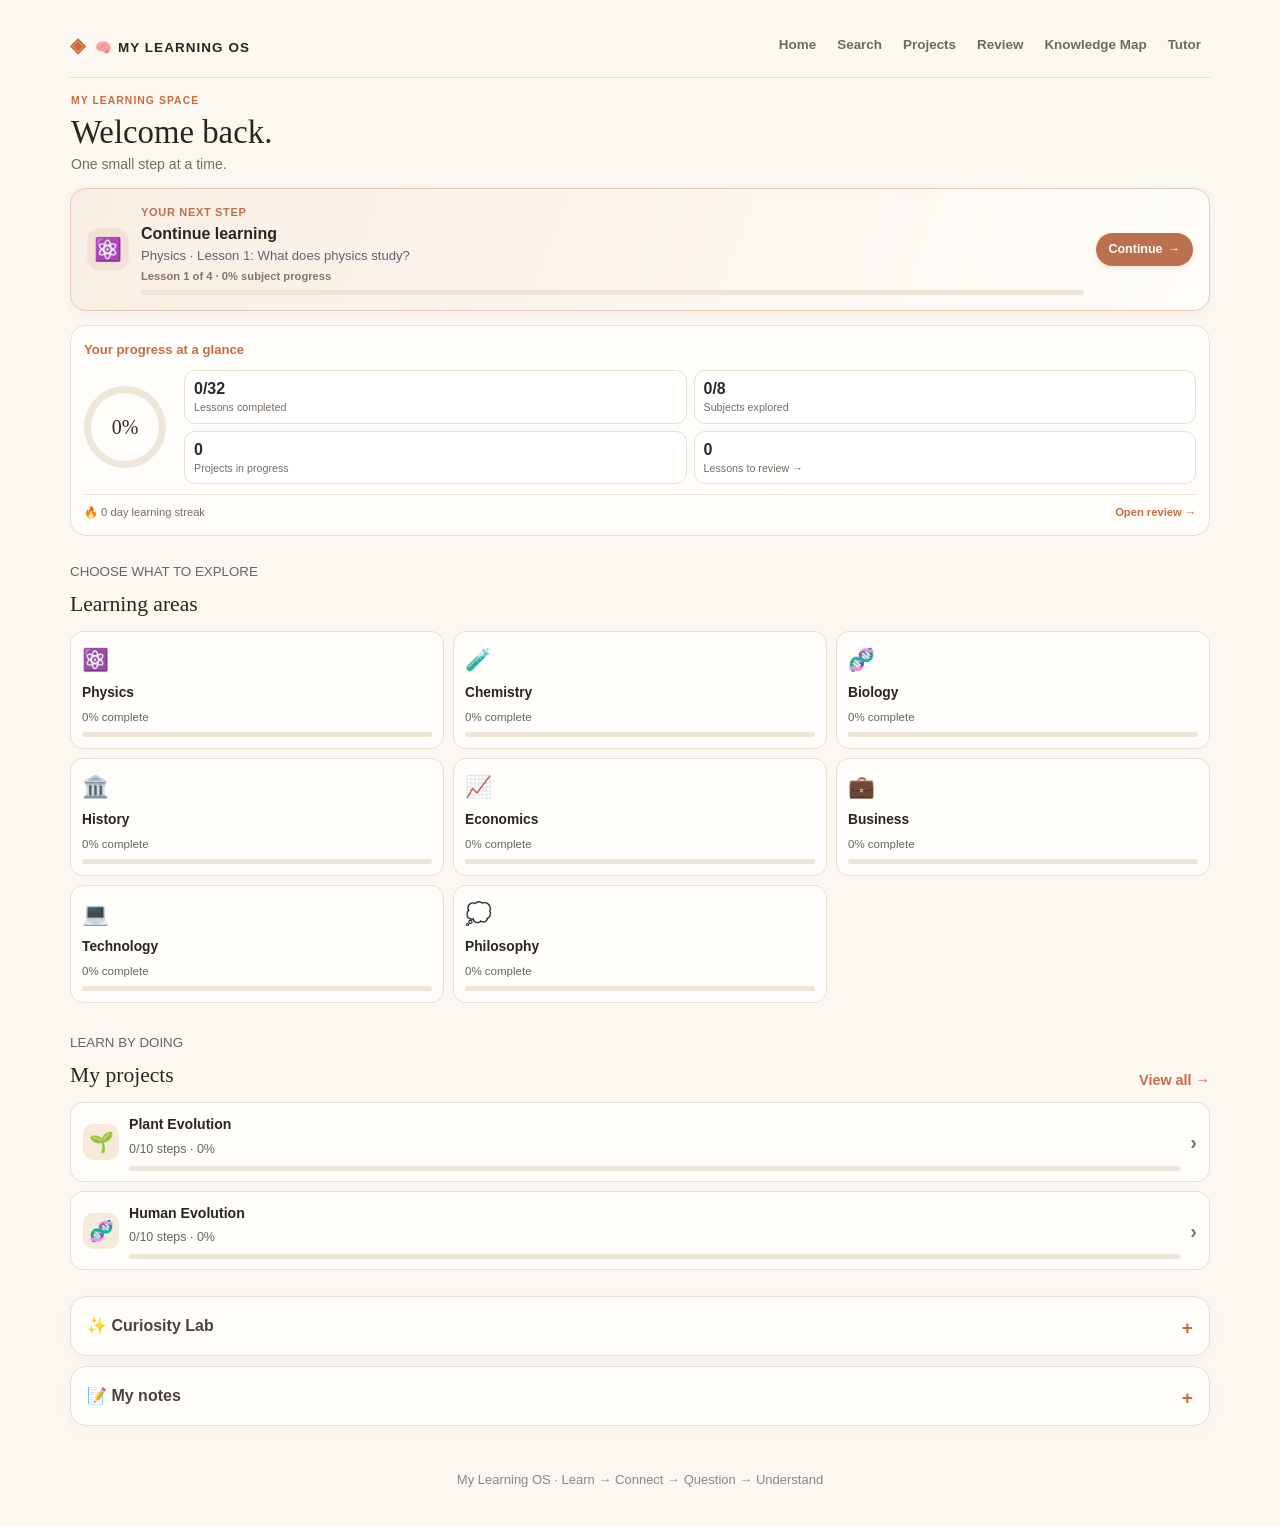
==== commit 739cfbc8: "Bump Learning OS asset versions" ====
--- a/index.html
+++ b/index.html
@@ -1 +1 @@
-<!DOCTYPE html><html lang="en"><head><meta charset="UTF-8"><meta name="viewport" content="width=device-width,initial-scale=1.0"><meta name="theme-color" content="#4F46E5"><meta name="apple-mobile-web-app-title" content="My Learning OS"><link rel="icon" type="image/png" href="/IMG_0224.png"><link rel="apple-touch-icon" href="/IMG_0224.png"><link rel="manifest" href="/manifest.webmanifest"><link rel="stylesheet" href="/styles.css?v=10"><title>My Learning OS</title></head><body><div class="app" id="app"></div><script src="/learning.js?v=30"></script></body></html>+<!DOCTYPE html><html lang="en"><head><meta charset="UTF-8"><meta name="viewport" content="width=device-width,initial-scale=1.0"><meta name="theme-color" content="#4F46E5"><meta name="apple-mobile-web-app-title" content="My Learning OS"><link rel="icon" type="image/png" href="/IMG_0224.png"><link rel="apple-touch-icon" href="/IMG_0224.png"><link rel="manifest" href="/manifest.webmanifest"><link rel="stylesheet" href="/styles.css?v=13"><title>My Learning OS</title></head><body><div class="app" id="app"></div><script src="/learning.js?v=33"></script></body></html>
--- a/styles.css
+++ b/styles.css
@@ -580,6 +580,283 @@
 .memory-review-copy small{font-weight:700;color:#555}
 .memory-review-copy h3{margin:3px 0;font-size:1.05rem;overflow-wrap:anywhere}
 .memory-review-copy p{margin:0;color:#666;font-size:.92rem}
-.memory-review-link{font-weight:750;color:#4f46e5;text-decoration:none;white-space:nowrap}
+.memory-review-link{font-weight:750;color:#7652df;text-decoration:none;white-space:nowrap}
 .memory-how p{margin-bottom:0}
 @media(max-width:650px){.memory-dashboard{padding:16px}.memory-stats{gap:8px}.memory-stat{padding:12px}.memory-stat strong{font-size:1.55rem}.memory-stat span{font-size:.85rem}.memory-start{padding:17px;gap:10px}.memory-review-row{grid-template-columns:44px minmax(0,1fr);gap:11px}.memory-review-icon{width:44px;height:44px;font-size:1.35rem}.memory-review-link{grid-column:2;justify-self:start}.memory-review-copy h3{font-size:1rem}}
+
+/* Compact Review dashboard: keep the existing visual identity while reducing mobile height. */
+.memory-hero{margin-bottom:14px}
+.memory-hero h1{font-size:clamp(1.8rem,4vw,2.3rem);margin:0 0 6px;line-height:1.15}
+.memory-hero>p.muted{margin:0}
+.memory-dashboard{padding:18px}
+.memory-stats{gap:9px}
+.memory-stat{padding:12px;border-radius:16px}
+.memory-stat strong{font-size:clamp(1.45rem,3.5vw,2rem);margin-bottom:4px}
+.memory-stat span{font-size:.9rem}
+.memory-start{grid-template-columns:minmax(0,1fr);gap:10px;margin-top:14px;padding:16px;border-radius:18px}
+.memory-start-copy h2{font-size:1.2rem;line-height:1.25;margin-bottom:5px}
+.memory-start-copy p{font-size:.94rem;line-height:1.45}
+.memory-start-button{grid-column:auto;padding:11px 14px;min-height:44px}
+.memory-progress{margin-top:14px;padding:14px 15px;border:1px solid #e5e5e9;border-radius:16px;background:#fff}
+.memory-progress-heading{display:flex;justify-content:space-between;align-items:center;gap:12px;margin-bottom:9px}
+.memory-progress-heading h2{font-size:1rem;margin:0}
+.memory-progress-heading strong{font-size:.95rem;white-space:nowrap}
+.memory-progress .bar{height:7px}
+.memory-progress>p{margin:7px 0 0;color:#666;font-size:.82rem}
+.memory-coming{margin-top:20px}
+.memory-coming h2{font-size:1.2rem;margin-bottom:8px}
+.memory-count{display:inline-flex;align-items:center;justify-content:center;min-width:24px;height:24px;padding:0 7px;border-radius:99px;background:#f0efff;color:#7652df;font-size:.78rem;vertical-align:middle}
+.memory-review-row{grid-template-columns:42px minmax(0,1fr);gap:10px;padding:12px 0}
+.memory-review-icon{width:42px;height:42px;border-radius:12px;font-size:1.3rem}
+.memory-review-copy small{font-size:.75rem;letter-spacing:.01em}
+.memory-review-copy h3{font-size:1rem;line-height:1.3;margin:3px 0}
+.memory-review-copy p{font-size:.82rem;line-height:1.4}
+.memory-review-link{grid-column:2;justify-self:start;font-size:.9rem}
+.memory-how{padding:16px}
+.memory-how h2{font-size:1.1rem}
+@media(max-width:650px){
+ .memory-dashboard{padding:13px}
+ .memory-stats{gap:7px}
+ .memory-stat{padding:10px 9px}
+ .memory-stat strong{font-size:1.35rem}
+ .memory-stat span{font-size:.78rem}
+ .memory-start{padding:14px}
+ .memory-start-copy h2{font-size:1.08rem}
+ .memory-start-copy p{font-size:.88rem}
+ .memory-progress{padding:12px}
+ .memory-coming{margin-top:17px}
+ .memory-coming h2{font-size:1.1rem}
+ .memory-review-row{grid-template-columns:38px minmax(0,1fr);gap:9px;padding:11px 0}
+ .memory-review-icon{width:38px;height:38px;font-size:1.15rem}
+ .memory-review-copy h3{font-size:.95rem}
+ .memory-review-copy p{font-size:.8rem}
+}
+
+
+/* Review dashboard polish: compact hierarchy and safe space above the fixed mobile navigation. */
+.memory-hero{margin-bottom:10px}
+.memory-dashboard{padding:15px}
+.memory-stats{gap:8px}
+.memory-stat{padding:11px 10px;border-radius:15px}
+.memory-stat strong{font-size:clamp(1.35rem,3.5vw,1.8rem);margin-bottom:3px}
+.memory-stat span{font-size:.84rem;line-height:1.25}
+.memory-start{margin-top:12px;padding:14px;border-radius:17px}
+.memory-start-copy h2{font-size:1.12rem}
+.memory-start-copy p{font-size:.9rem}
+.memory-start-button{font-size:.94rem}
+.memory-progress{margin-top:12px;padding:12px 13px}
+.memory-coming{margin-top:18px}
+.memory-coming h2{font-size:1.12rem;margin-bottom:5px}
+.memory-review-row{padding:11px 0;gap:10px}
+.memory-review-copy h3{font-size:.98rem;line-height:1.25}
+.memory-review-copy p{font-size:.84rem;line-height:1.35;margin-top:3px}
+.memory-review-link{font-size:.9rem}
+.memory-how{padding:16px}
+.memory-how p{font-size:.92rem;line-height:1.5}
+@media(max-width:650px){
+ body{padding-bottom:calc(100px + env(safe-area-inset-bottom))}
+ .app{padding-bottom:calc(30px + env(safe-area-inset-bottom))}
+ .memory-dashboard{padding:13px}
+ .memory-stat{padding:10px 8px}
+ .memory-stat strong{font-size:1.35rem}
+ .memory-stat span{font-size:.78rem}
+ .memory-start{padding:13px}
+ .memory-start-copy h2{font-size:1.05rem}
+ .memory-start-copy p{font-size:.88rem}
+ .memory-progress-heading h2{font-size:.96rem}
+ .memory-review-row{grid-template-columns:40px minmax(0,1fr);gap:9px;padding:11px 0}
+ .memory-review-icon{width:40px;height:40px}
+ .memory-review-link{grid-column:2;margin-top:1px}
+}
+
+
+/* Review priorities intro sits immediately before the overdue and due-today queues. */
+.memory-priorities-intro{margin-top:18px}
+.memory-priorities-intro h2{font-size:1.12rem;line-height:1.25;margin:0 0 5px}
+.memory-priorities-intro p{color:#666;font-size:.9rem;line-height:1.45;margin:0}
+@media(max-width:650px){.memory-priorities-intro h2{font-size:1.08rem}.memory-priorities-intro p{font-size:.88rem}}
+
+
+/* Approved compact Review dashboard reference: card-based priority groups. */
+.memory-start-button{
+  display:block;width:100%;padding:13px 16px;border-radius:15px;
+  background:#7652df;color:#fff;text-align:center;text-decoration:none;
+  font-weight:750;line-height:1.35;
+}
+.memory-priority-card{
+  margin-top:14px;padding:15px 16px;border:1px solid #e7e5e4;
+  border-radius:22px;background:rgba(255,255,255,.82);
+  box-shadow:0 2px 8px rgba(39,35,30,.035);
+}
+.memory-priority-card h2{
+  display:flex;align-items:center;gap:9px;margin:0 0 10px;
+  padding-right:25px;position:relative;font-size:1.18rem;line-height:1.35;
+}
+.memory-priority-card h2::after{
+  content:"";position:absolute;right:2px;top:50%;width:8px;height:8px;
+  border-top:3px solid currentColor;border-right:3px solid currentColor;
+  transform:translateY(-50%) rotate(45deg);border-radius:1px;
+}
+.memory-priority-card .memory-count{flex:none}
+.memory-priority-card .memory-review-row{
+  grid-template-columns:64px minmax(0,1fr) auto;gap:12px;
+  padding:13px 0;border-bottom:1px solid #eceaf0;
+}
+.memory-priority-card .memory-review-row:last-child{border-bottom:0;padding-bottom:2px}
+.memory-priority-card .memory-review-icon{width:64px;height:64px;border-radius:18px;font-size:1.8rem}
+.memory-priority-card .memory-review-copy small{
+  display:block;color:#7652df;text-transform:uppercase;font-size:.78rem;
+  letter-spacing:.025em;line-height:1.35;
+}
+.memory-priority-card .memory-review-copy h3{font-size:1.05rem;line-height:1.25;margin:3px 0}
+.memory-priority-card .memory-review-copy p{font-size:.88rem;line-height:1.35}
+.memory-priority-card .memory-review-link{
+  align-self:center;grid-column:auto;justify-self:end;margin:0;
+  padding:9px 14px;border-radius:999px;background:#f0efff;
+  color:#7652df;font-size:.88rem;font-weight:750;
+}
+.memory-empty-due{
+  display:flex;align-items:center;gap:14px;padding:10px 0 3px;
+  background:transparent;border-radius:0;
+}
+.memory-empty-due>span{
+  flex:none;display:grid;place-items:center;width:56px;height:56px;
+  border-radius:17px;background:#f1f0fb;color:#6b5ce7;font-size:1.5rem;
+}
+.memory-empty-due p{margin:0;color:#666;line-height:1.5}
+@media(max-width:650px){
+  .memory-start-button{padding:13px 12px;font-size:.94rem}
+  .memory-priority-card{padding:13px 14px;border-radius:20px}
+  .memory-priority-card h2{font-size:1.08rem;margin-bottom:8px}
+  .memory-priority-card .memory-review-row{
+    grid-template-columns:48px minmax(0,1fr);gap:10px;padding:12px 0;
+  }
+  .memory-priority-card .memory-review-icon{width:48px;height:48px;border-radius:14px;font-size:1.4rem}
+  .memory-priority-card .memory-review-copy small{font-size:.7rem}
+  .memory-priority-card .memory-review-copy h3{font-size:.96rem}
+  .memory-priority-card .memory-review-copy p{font-size:.8rem;line-height:1.35}
+  .memory-priority-card .memory-review-link{grid-column:2;justify-self:start;padding:7px 12px;margin-top:4px}
+  .memory-empty-due{gap:11px;padding:8px 0 2px}
+  .memory-empty-due>span{width:48px;height:48px;border-radius:14px;font-size:1.3rem}
+}
+
+
+/* Final density pass: keep the approved Review dashboard compact on phones. */
+@media(max-width:650px){
+  .memory-hero{margin-bottom:8px}
+  .memory-hero h1{font-size:clamp(1.9rem,7vw,2.25rem);line-height:1.12;margin-bottom:7px}
+  .memory-hero>.muted{font-size:.94rem;line-height:1.35}
+  .memory-dashboard{padding:11px}
+  .memory-stats{gap:7px}
+  .memory-stat{padding:9px 8px;border-radius:14px}
+  .memory-stat strong{font-size:1.28rem;line-height:1.08;margin-bottom:3px}
+  .memory-stat span{font-size:.74rem;line-height:1.2}
+  .memory-start{margin-top:10px;padding:12px;border-radius:17px;gap:8px}
+  .memory-start-copy h2{font-size:1rem;line-height:1.2;margin-bottom:4px}
+  .memory-start-copy p{font-size:.84rem;line-height:1.3}
+  .memory-start-button{padding:10px 11px;min-height:40px;font-size:.88rem;border-radius:13px}
+  .memory-progress{margin-top:10px;padding:10px 11px;border-radius:15px}
+  .memory-progress-heading{margin-bottom:7px}
+  .memory-progress-heading h2{font-size:.9rem}
+  .memory-progress-heading strong{font-size:.86rem}
+  .memory-progress .bar{height:6px}
+  .memory-progress>p{font-size:.76rem;line-height:1.3;margin-top:6px}
+  .memory-priorities-intro{margin-top:13px}
+  .memory-priorities-intro h2{font-size:1rem;margin-bottom:3px}
+  .memory-priorities-intro p{font-size:.82rem;line-height:1.35}
+  .memory-priority-card{margin-top:10px;padding:11px 12px;border-radius:18px}
+  .memory-priority-card h2{font-size:1rem;line-height:1.25;margin-bottom:6px;padding-right:20px}
+  .memory-priority-card h2::after{width:7px;height:7px;border-width:2px}
+  .memory-priority-card .memory-review-row{
+    grid-template-columns:42px minmax(0,1fr) auto;
+    gap:8px;padding:9px 0;
+  }
+  .memory-priority-card .memory-review-icon{width:42px;height:42px;border-radius:12px;font-size:1.22rem}
+  .memory-priority-card .memory-review-copy small{font-size:.64rem;line-height:1.2}
+  .memory-priority-card .memory-review-copy h3{font-size:.88rem;line-height:1.2;margin:2px 0}
+  .memory-priority-card .memory-review-copy p{font-size:.72rem;line-height:1.25}
+  .memory-priority-card .memory-review-link{
+    grid-column:auto;align-self:center;justify-self:end;
+    padding:6px 9px;margin:0;font-size:.76rem;white-space:nowrap;
+  }
+  .memory-empty-due{gap:9px;padding:6px 0 1px}
+  .memory-empty-due>span{width:42px;height:42px;border-radius:12px;font-size:1.15rem}
+  .memory-empty-due p{font-size:.82rem;line-height:1.35}
+  .memory-coming{margin-top:10px}
+  .memory-how{padding:13px;margin-top:14px}
+  .memory-how h2{font-size:1.05rem}
+  .memory-how p{font-size:.84rem;line-height:1.4}
+}
+@media(max-width:370px){
+  .memory-priority-card .memory-review-row{grid-template-columns:38px minmax(0,1fr)}
+  .memory-priority-card .memory-review-icon{width:38px;height:38px}
+  .memory-priority-card .memory-review-link{grid-column:2;justify-self:start;margin-top:4px}
+}
+
+
+/* Keep Review dashboard navigation chevrons on-brand purple. */
+.memory-priority-card h2::after{
+  border-top-color:#7652df;
+  border-right-color:#7652df;
+}
+
+/* Match the Review page title scale to the Home page welcome heading. */
+.memory-hero h1{
+  font-size:clamp(1.65rem,4.5vw,2.25rem);
+  line-height:1.15;
+}
+
+/* Phase 2: warm, guided Continue Your Journey card */
+.continue-card:not(.all-done){
+ border-color:#e6cbb9;
+ background:linear-gradient(110deg,#f8eee4,#fffdf9);
+ box-shadow:0 3px 12px rgba(126,83,55,.05);
+}
+.continue-card:not(.all-done) .continue-icon{
+ background:#f1e2d3;
+}
+.continue-card:not(.all-done) .continue-copy small{
+ color:#bd704d;
+}
+.continue-card:not(.all-done)>b{
+ display:inline-flex;
+ align-items:center;
+ justify-content:center;
+ gap:5px;
+ flex-shrink:0;
+ padding:9px 13px;
+ border-radius:999px;
+ background:#bd704d;
+ color:#fff;
+ font-size:.78rem;
+ font-weight:800;
+ line-height:1.2;
+ white-space:nowrap;
+ box-shadow:0 2px 5px rgba(126,83,55,.14);
+}
+.continue-copy .continue-meta{
+ margin-top:1px;
+ color:#8a7668;
+ font-size:.7rem;
+ font-weight:650;
+}
+.continue-progress{
+ display:block;
+ width:100%;
+ height:5px;
+ margin-top:3px;
+ overflow:hidden;
+ border-radius:999px;
+ background:#eee5d9;
+}
+.continue-progress>span{
+ display:block;
+ height:100%;
+ border-radius:inherit;
+ background:#bd704d;
+}
+@media(max-width:420px){
+ .continue-card:not(.all-done){align-items:center}
+ .continue-copy .continue-meta{font-size:.65rem}
+ .continue-progress{height:4px}
+}
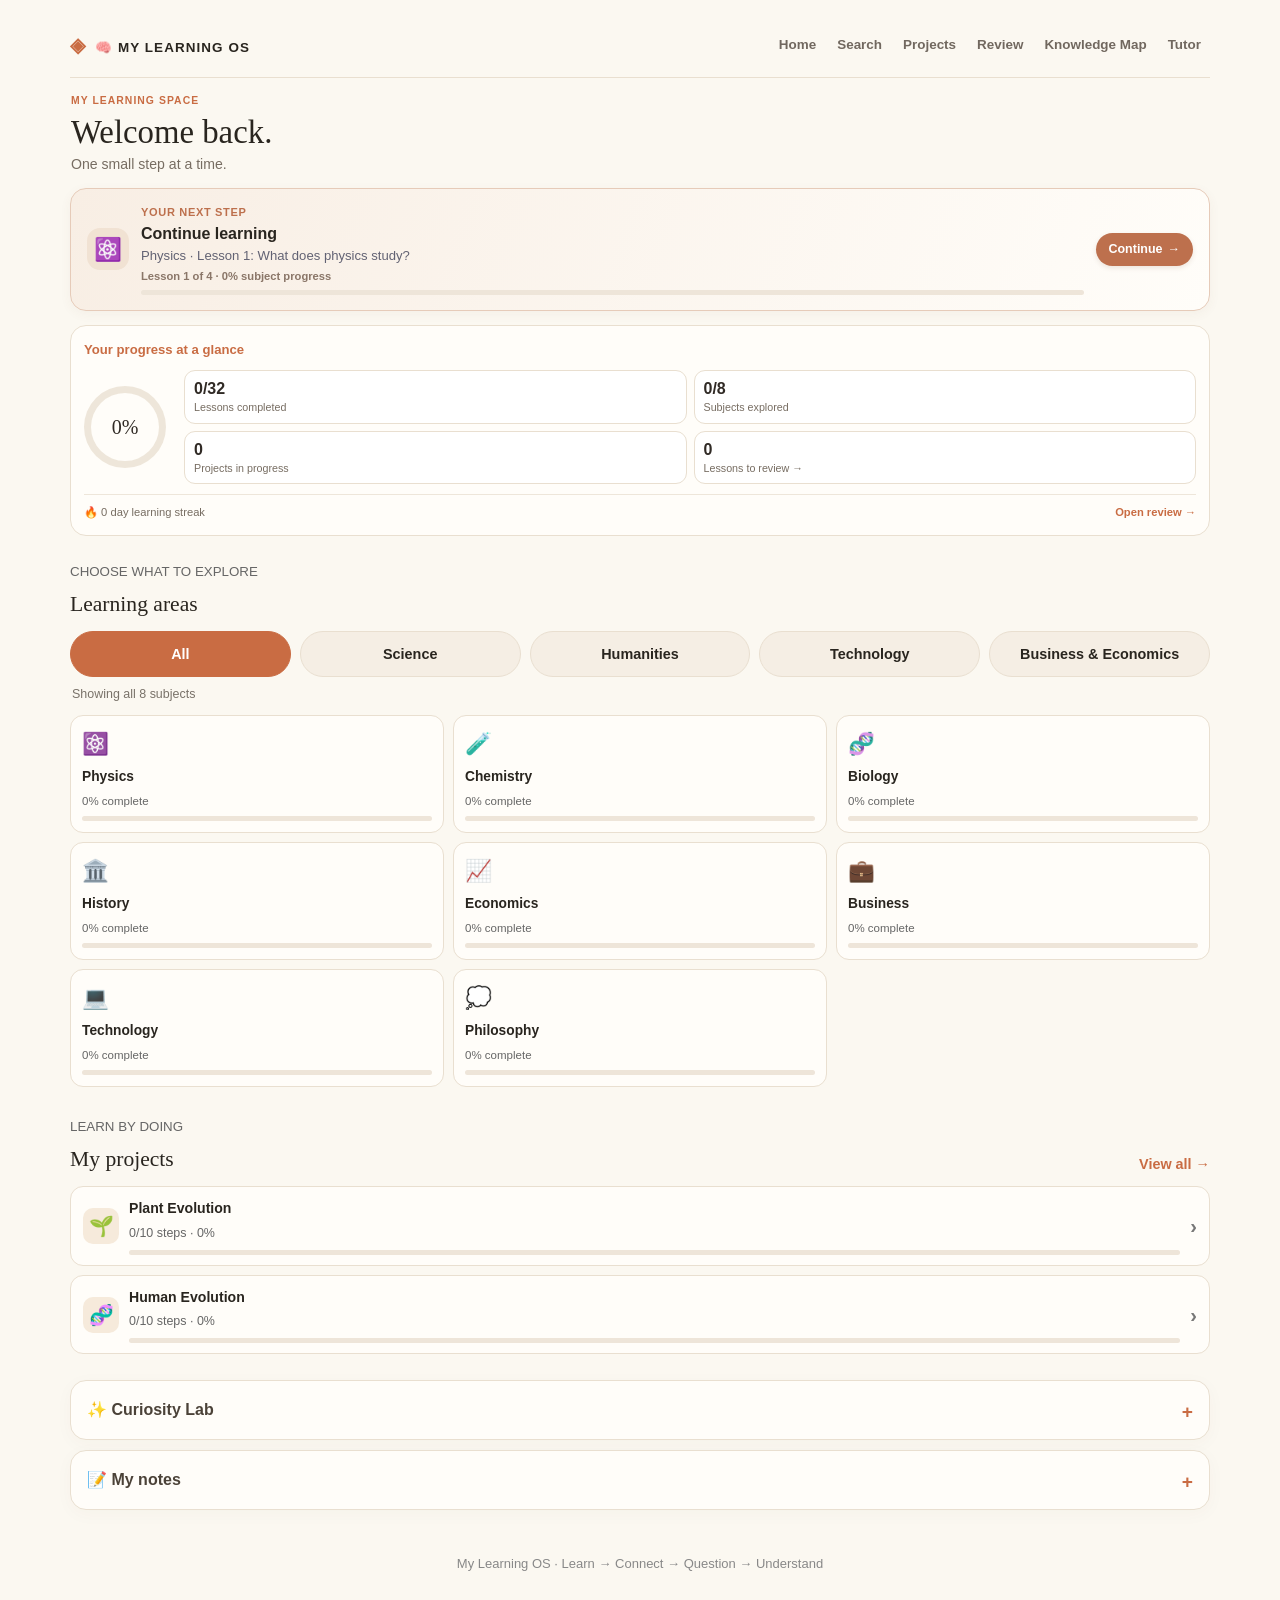
==== commit 41a805ea: "Keep current shared asset versions" ====
--- a/index.html
+++ b/index.html
@@ -1 +1 @@
-<!DOCTYPE html><html lang="en"><head><meta charset="UTF-8"><meta name="viewport" content="width=device-width,initial-scale=1.0"><meta name="theme-color" content="#4F46E5"><meta name="apple-mobile-web-app-title" content="My Learning OS"><link rel="icon" type="image/png" href="/IMG_0224.png"><link rel="apple-touch-icon" href="/IMG_0224.png"><link rel="manifest" href="/manifest.webmanifest"><link rel="stylesheet" href="/styles.css?v=13"><title>My Learning OS</title></head><body><div class="app" id="app"></div><script src="/learning.js?v=33"></script></body></html>
+<!DOCTYPE html><html lang="en"><head><meta charset="UTF-8"><meta name="viewport" content="width=device-width,initial-scale=1.0"><meta name="theme-color" content="#4F46E5"><meta name="apple-mobile-web-app-title" content="My Learning OS"><link rel="icon" type="image/png" href="/IMG_0224.png"><link rel="apple-touch-icon" href="/IMG_0224.png"><link rel="manifest" href="/manifest.webmanifest"><link rel="stylesheet" href="/styles.css?v=12"><title>My Learning OS</title></head><body><div class="app" id="app"></div><script src="/learning.js?v=32"></script></body></html>
--- a/styles.css
+++ b/styles.css
@@ -860,3 +860,16 @@
  .continue-copy .continue-meta{font-size:.65rem}
  .continue-progress{height:4px}
 }
+.subject-filter-list{display:grid;grid-template-columns:repeat(5,minmax(0,1fr));gap:9px;margin:0 0 8px}
+.subject-filter{display:flex;align-items:center;justify-content:center;min-width:0;min-height:46px;padding:9px 12px;border:1px solid var(--garden-line,#e9dfd0);border-radius:999px;background:#f5eee4;color:var(--garden-ink,#29251f);font:inherit;font-size:.9rem;font-weight:700;line-height:1.2;text-align:center;cursor:pointer;transition:background-color .16s ease,color .16s ease,border-color .16s ease,transform .16s ease}
+.subject-filter:hover{border-color:var(--garden-clay,#c96c43);transform:translateY(-1px)}
+.subject-filter.is-active{border-color:var(--garden-clay,#c96c43);background:var(--garden-clay,#c96c43);color:#fff}
+.subject-filter:focus-visible{outline:3px solid #29251f;outline-offset:3px}
+.subject-filter-status{min-height:1.3em;margin:0 2px 10px;color:var(--garden-muted,#797269);font-size:.78rem}
+.home-subject[hidden]{display:none!important}
+@media(max-width:650px){
+ .subject-filter-list{grid-template-columns:repeat(6,minmax(0,1fr));gap:8px}
+ .subject-filter:nth-child(-n+3){grid-column:span 2}
+ .subject-filter:nth-child(n+4){grid-column:span 3}
+ .subject-filter{min-height:48px;padding:8px 7px;font-size:.85rem}
+}
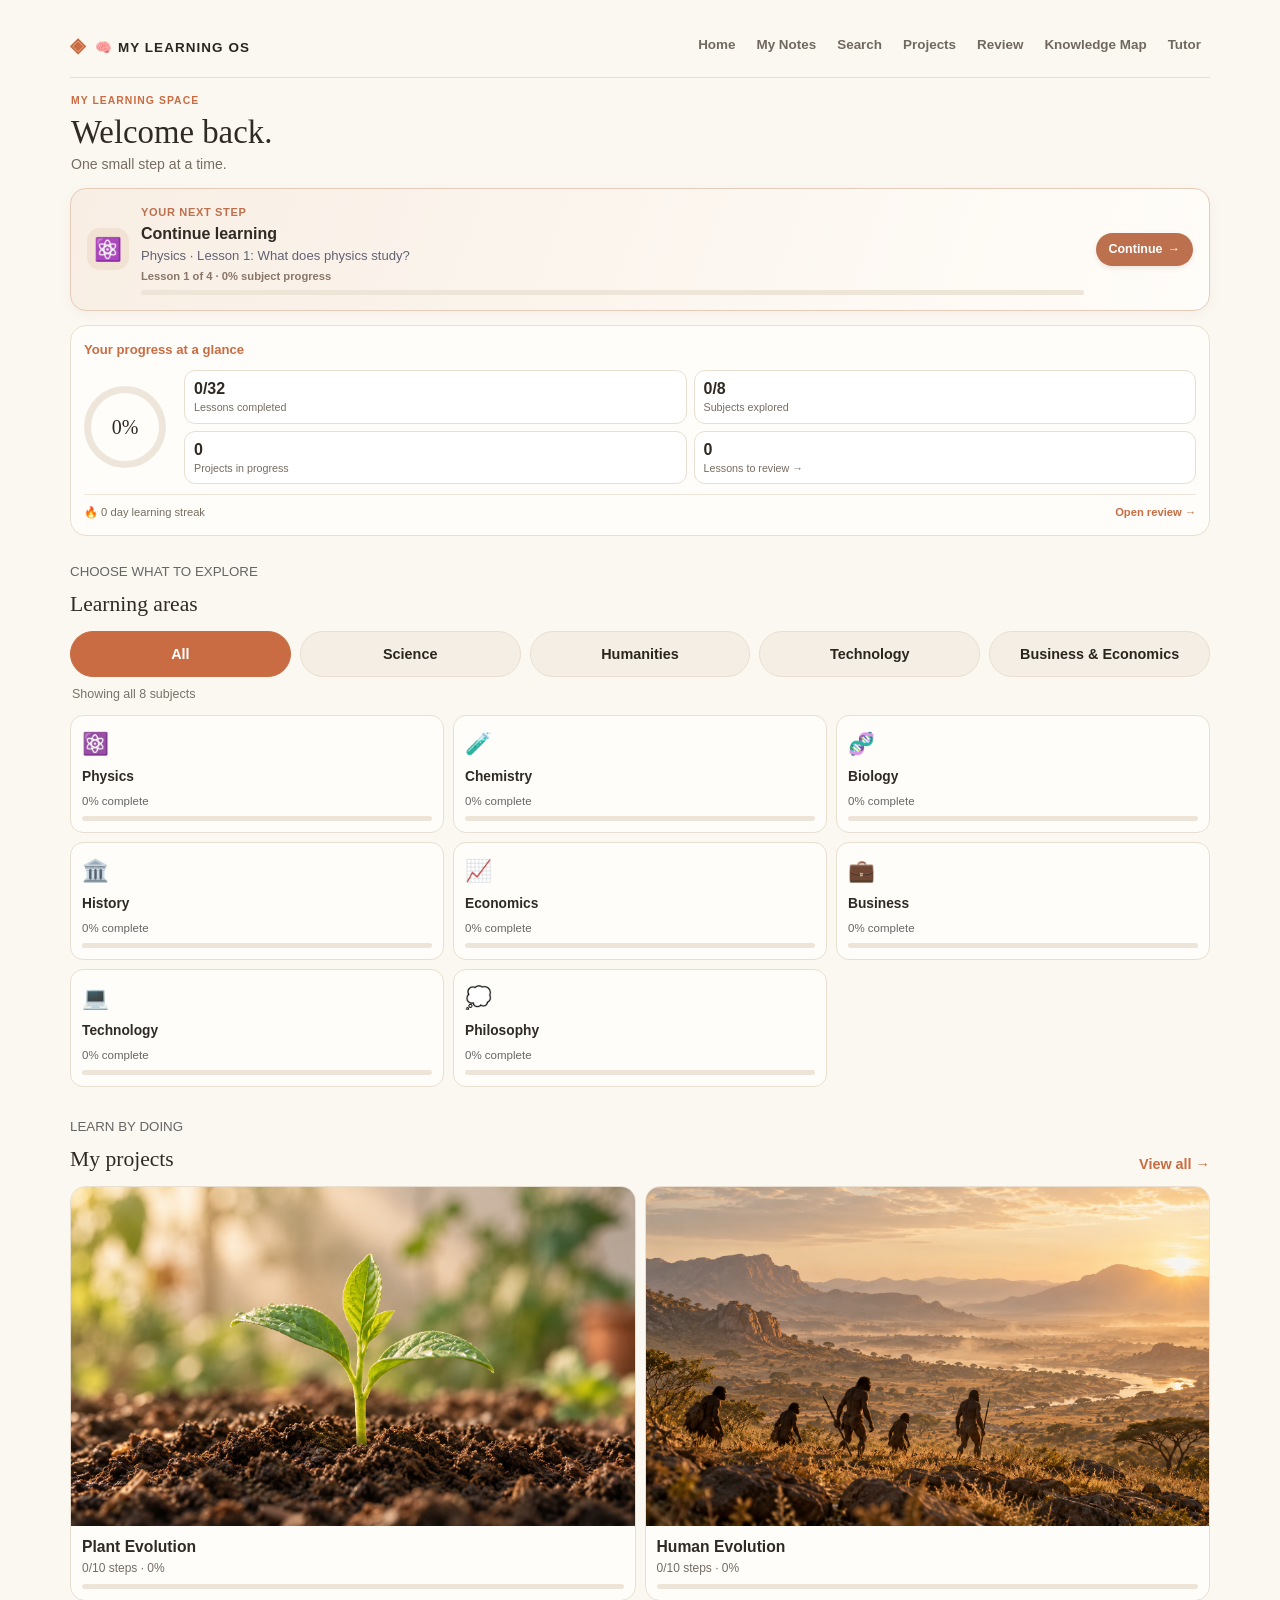
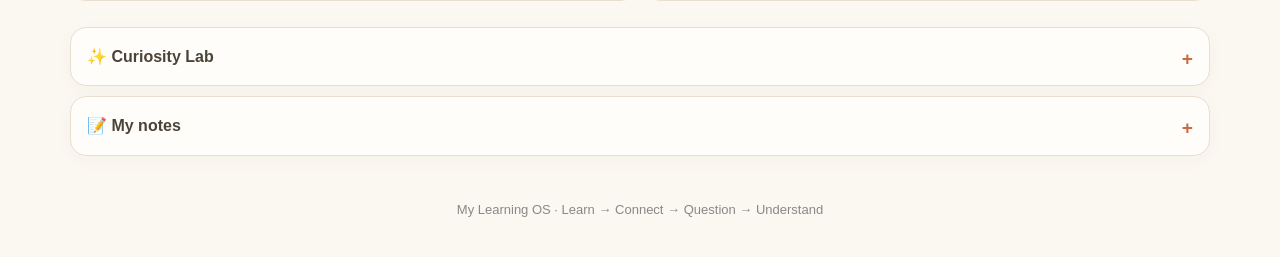
==== commit d9b1df54: "Build Curiosity Lab and structured Notes library" ====
--- a/index.html
+++ b/index.html
@@ -1 +1 @@
-<!DOCTYPE html><html lang="en"><head><meta charset="UTF-8"><meta name="viewport" content="width=device-width,initial-scale=1.0"><meta name="theme-color" content="#4F46E5"><meta name="apple-mobile-web-app-title" content="My Learning OS"><link rel="icon" type="image/png" href="/IMG_0224.png"><link rel="apple-touch-icon" href="/IMG_0224.png"><link rel="manifest" href="/manifest.webmanifest"><link rel="stylesheet" href="/styles.css?v=12"><title>My Learning OS</title></head><body><div class="app" id="app"></div><script src="/learning.js?v=32"></script></body></html>
+<!DOCTYPE html><html lang="en"><head><meta charset="UTF-8"><meta name="viewport" content="width=device-width,initial-scale=1.0"><meta name="theme-color" content="#fbf8f1"><meta name="apple-mobile-web-app-title" content="My Learning OS"><link rel="icon" type="image/png" href="/IMG_0224.png"><link rel="apple-touch-icon" href="/IMG_0224.png"><link rel="manifest" href="/manifest.webmanifest"><link rel="stylesheet" href="/styles.css?v=13"><title>My Learning OS</title></head><body><div class="app" id="app"></div><script src="/learning.js?v=33"></script></body></html>
--- a/styles.css
+++ b/styles.css
@@ -9,12 +9,15 @@
 .curiosity-head{display:flex;justify-content:space-between;gap:24px;align-items:flex-start}
 .curiosity-head h2{margin:.35rem 0 .5rem}
 .curiosity-spark{font-size:2.5rem;line-height:1}
-.curiosity-card{margin-top:20px;padding:28px;border:1px solid rgba(79,70,229,.14);border-radius:24px;background:linear-gradient(135deg,rgba(79,70,229,.06),rgba(255,255,255,.9))}
-.curiosity-meta{display:inline-flex;padding:7px 11px;border-radius:999px;background:#eef2ff;color:#4338ca;font-weight:700;font-size:.85rem}
+.curiosity-card{margin-top:20px;padding:28px;border:1px solid var(--garden-line,#e9dfd0);border-radius:24px;background:linear-gradient(135deg,#f8eee2,#fffdf9 72%)}
+.curiosity-meta{display:inline-flex;padding:7px 11px;border-radius:999px;background:var(--garden-peach,#f3e3cf);color:#945333;font-weight:700;font-size:.85rem}
 .curiosity-question{font-size:clamp(1.45rem,3vw,2rem);font-weight:800;line-height:1.25;margin:20px 0}
-.curiosity-clue{display:none;padding:14px 16px;border-radius:14px;background:#fff;border:1px solid #e5e7eb;color:#374151;margin-bottom:18px}
+.curiosity-clue{display:none;padding:14px 16px;border-radius:14px;background:#fffdf9;border:1px solid var(--garden-line,#e9dfd0);color:#51483e;margin-bottom:18px}
 .curiosity-clue.visible{display:block}
 .curiosity-actions{display:flex;flex-wrap:wrap;gap:10px}
+.notes-return{margin:10px 0 0;font-size:.86rem;color:var(--garden-muted,#797269)}
+.notes-return a{color:var(--garden-clay,#c96c43);font-weight:700;text-decoration:none}
+.notes-return a:hover,.notes-return a:focus{text-decoration:underline}
 @media(max-width:600px){.curiosity-card{padding:20px}.curiosity-actions>*{width:100%;text-align:center}.curiosity-spark{font-size:2rem}}
 
 
@@ -868,8 +871,86 @@
 .subject-filter-status{min-height:1.3em;margin:0 2px 10px;color:var(--garden-muted,#797269);font-size:.78rem}
 .home-subject[hidden]{display:none!important}
 @media(max-width:650px){
- .subject-filter-list{grid-template-columns:repeat(6,minmax(0,1fr));gap:8px}
+ .subject-filter-list{grid-template-columns:repeat(6,minmax(0,1fr));column-gap:8px;row-gap:4px}
  .subject-filter:nth-child(-n+3){grid-column:span 2}
  .subject-filter:nth-child(n+4){grid-column:span 3}
- .subject-filter{min-height:48px;padding:8px 7px;font-size:.85rem}
-}
+ .subject-filter{min-height:48px;padding:5px 7px;font-size:.85rem}
+}
+
+/* Phase 2: image-led previews for the two approved Home dashboard projects. */
+.home-projects{grid-template-columns:repeat(2,minmax(0,1fr));align-items:stretch}
+.home-project-featured{display:flex;min-width:0;flex-direction:column;align-items:stretch;gap:0;overflow:hidden;padding:0;border:1px solid var(--garden-line,#e9dfd0);border-radius:15px;background:#fffdf9;box-shadow:0 3px 14px rgba(70,48,26,.06)}
+.home-project-featured:hover{transform:translateY(-2px);box-shadow:0 8px 20px rgba(70,48,26,.1)}
+.home-project-cover-frame{display:block;width:100%;aspect-ratio:5/3;overflow:hidden;background:#f2e9dc}
+.home-project-cover{display:block;width:100%;height:100%;object-fit:cover}
+.home-project-featured .home-project-info{gap:5px;padding:11px;}
+.home-project-featured .home-project-info strong{font-size:.98rem;line-height:1.25}
+.home-project-featured .home-project-info small{color:#756d64;font-size:.75rem;line-height:1.3}
+.home-project-featured .home-project-bar{height:5px;margin-top:2px}
+@media(max-width:700px){
+ .home-projects{grid-template-columns:repeat(2,minmax(0,1fr));gap:10px}
+ .home-project-featured{border-radius:13px}
+ .home-project-featured .home-project-info{gap:4px;padding:9px}
+ .home-project-featured .home-project-info strong{font-size:.9rem}
+ .home-project-featured .home-project-info small{font-size:.7rem}
+}
+@media(max-width:380px){
+ .home-projects{grid-template-columns:repeat(2,minmax(0,1fr));gap:8px}
+ .home-project-featured .home-project-info{padding:8px}
+ .home-project-featured .home-project-info strong{font-size:.84rem}
+ .home-project-featured .home-project-info small{font-size:.65rem}
+}
+
+/* Phase 2 Step 5: calm, spacious Curiosity Lab and Notes library. */
+body{background:var(--garden-paper,#fbf8f1);color:#302a25}
+.curiosity-panel{display:grid;gap:14px}
+.curiosity-card{padding:clamp(18px,4vw,28px);border:1px solid var(--garden-line,#e9dfd0);border-radius:20px;background:#fffdf9;box-shadow:0 4px 18px rgba(70,48,26,.055)}
+.daily-curiosity{background:linear-gradient(145deg,#fffaf1,#fffdf9 68%)}
+.curiosity-kicker,.notes-hero>small{font-size:.7rem;font-weight:800;letter-spacing:.12em;color:var(--garden-clay,#a96f4c)}
+.curiosity-meta{margin:8px 0;color:#8a6048;font-size:.85rem;font-weight:750}
+.curiosity-question{max-width:740px;font-family:Georgia,"Times New Roman",serif;font-size:clamp(1.3rem,3.5vw,2rem);line-height:1.3;color:#302a25}
+.curiosity-actions{display:flex;flex-wrap:wrap;gap:9px;margin-top:16px}
+.curiosity-card .button,.notes-toolbar>button,.note-editor .button{background:var(--garden-clay,#bd704d);color:#fff}
+.curiosity-card .button.secondary,.note-editor .button.secondary{background:#f1e8dc;color:#503d32}
+.reflection-label{display:block;margin:19px 0 6px;font-size:.88rem;font-weight:750;color:#503d32}
+.reflection-input,.note-draft-card textarea{min-height:110px;margin-bottom:10px;background:#fff;border-color:var(--garden-line,#e9dfd0)}
+.curiosity-card .curiosity-clue{margin:10px 0 0;padding:0;color:#795f4e}
+.curiosity-card .curiosity-clue.visible{padding:12px 14px;border-left:3px solid var(--garden-clay,#bd704d);border-radius:0 10px 10px 0;background:#f7eee3}
+.note-draft-card{padding:clamp(18px,4vw,26px);border:1px solid #d9b39a;border-radius:18px;background:#f7eee3}
+.note-draft-card h3{margin-top:0;font-family:Georgia,serif;font-size:1.4rem;font-weight:400}
+.note-draft-card label,.note-editor label{display:grid;gap:6px;margin:12px 0;font-size:.86rem;font-weight:700;color:#503d32}
+.note-draft-card input,.note-editor input,.notes-toolbar input,.notes-toolbar select{width:100%;min-height:46px;padding:10px 12px;border:1px solid var(--garden-line,#e9dfd0);border-radius:11px;background:#fffdf9;color:#302a25;font:inherit}
+.saved-note-message{padding:12px 14px;border-radius:12px;background:#eff2e9;color:#47583f}
+.saved-note-message a,.notes-page a{color:var(--garden-clay,#a96f4c);font-weight:750}
+.notes-page{max-width:100%;margin:18px auto 28px}
+.notes-hero{margin:4px 0 24px;padding:clamp(20px,5vw,36px);border:1px solid var(--garden-line,#e9dfd0);border-radius:22px;background:linear-gradient(135deg,#f5e7d5,#fffaf2 70%)}
+.notes-hero h1{margin:4px 0;font-family:Georgia,"Times New Roman",serif;font-size:clamp(2rem,6vw,3rem);font-weight:400;line-height:1.12}
+.notes-hero p{max-width:620px;margin:8px 0 0;color:#75695e}
+.notes-toolbar{display:grid;grid-template-columns:minmax(220px,2fr) minmax(150px,1fr) auto auto;gap:12px;align-items:end;padding:16px;border:1px solid var(--garden-line,#e9dfd0);border-radius:18px;background:#fffdf9}
+.notes-toolbar label{display:grid;gap:5px;color:#67574c;font-size:.78rem;font-weight:750}
+.notes-toolbar .archive-toggle{display:flex;grid-auto-flow:column;align-items:center;gap:8px;min-height:46px;white-space:nowrap}
+.notes-toolbar .archive-toggle input{width:18px;min-height:18px;accent-color:var(--garden-clay,#bd704d)}
+.notes-toolbar>button{min-height:46px;padding:10px 15px;border-radius:12px;font:inherit;font-weight:750;cursor:pointer}
+.notes-library-section{margin:25px 0}
+.notes-section-heading{display:flex;justify-content:space-between;align-items:end;margin-bottom:12px}
+.notes-section-heading h2{margin:0;font-family:Georgia,"Times New Roman",serif;font-size:1.5rem;font-weight:400}
+.notes-section-heading p{margin:4px 0 0;font-size:.88rem}
+.notes-library-grid{display:grid;grid-template-columns:repeat(2,minmax(0,1fr));gap:14px}
+.library-note-card{min-width:0;padding:18px;border:1px solid var(--garden-line,#e9dfd0);border-radius:18px;background:#fffdf9;box-shadow:0 3px 14px rgba(70,48,26,.045)}
+.library-note-card[hidden]{display:none!important}
+.library-note-heading{display:flex;justify-content:space-between;gap:12px;align-items:start}
+.library-note-heading h3{margin:5px 0 0;font-family:Georgia,"Times New Roman",serif;font-size:1.28rem;font-weight:400;overflow-wrap:anywhere}
+.note-category{color:var(--garden-clay,#a96f4c);font-size:.7rem;font-weight:800;letter-spacing:.07em;text-transform:uppercase}
+.note-date{flex:none;color:#81776e;font-size:.72rem}
+.note-description{margin:12px 0;color:#6f655d;font-size:.9rem;overflow-wrap:anywhere}
+.note-source{margin:0;color:#896148;font-size:.78rem}
+.note-content{margin:12px 0;border-top:1px solid #f0e8dd;padding-top:10px}
+.note-content summary{color:#80563f;font-weight:750;cursor:pointer}
+.note-content pre{white-space:pre-wrap;overflow-wrap:anywhere;font:inherit;color:#413a35}
+.note-editor{border:1px solid #d9b39a;background:#fffaf2;box-shadow:none}
+.note-editor h2{font-family:Georgia,serif;font-weight:400}
+.note-editor .note{min-height:220px;background:#fffdf9;border-color:var(--garden-line,#e9dfd0)}
+.legacy-note-card{background:#faf7f0}
+.notes-empty{grid-column:1/-1;background:#fffdf9;border:1px dashed #d9cbbb}
+@media(max-width:760px){.notes-toolbar{grid-template-columns:1fr 1fr}.notes-toolbar .notes-search-label{grid-column:1/-1}.notes-toolbar>button{width:100%}}
+@media(max-width:600px){.notes-library-grid{grid-template-columns:1fr}.notes-toolbar{gap:9px;padding:12px}.notes-toolbar>button{grid-column:1/-1}.curiosity-actions>*{flex:1 1 100%;text-align:center}.library-note-card{padding:16px}.notes-hero{margin-top:0}.notes-section-heading{align-items:start;flex-direction:column}}
